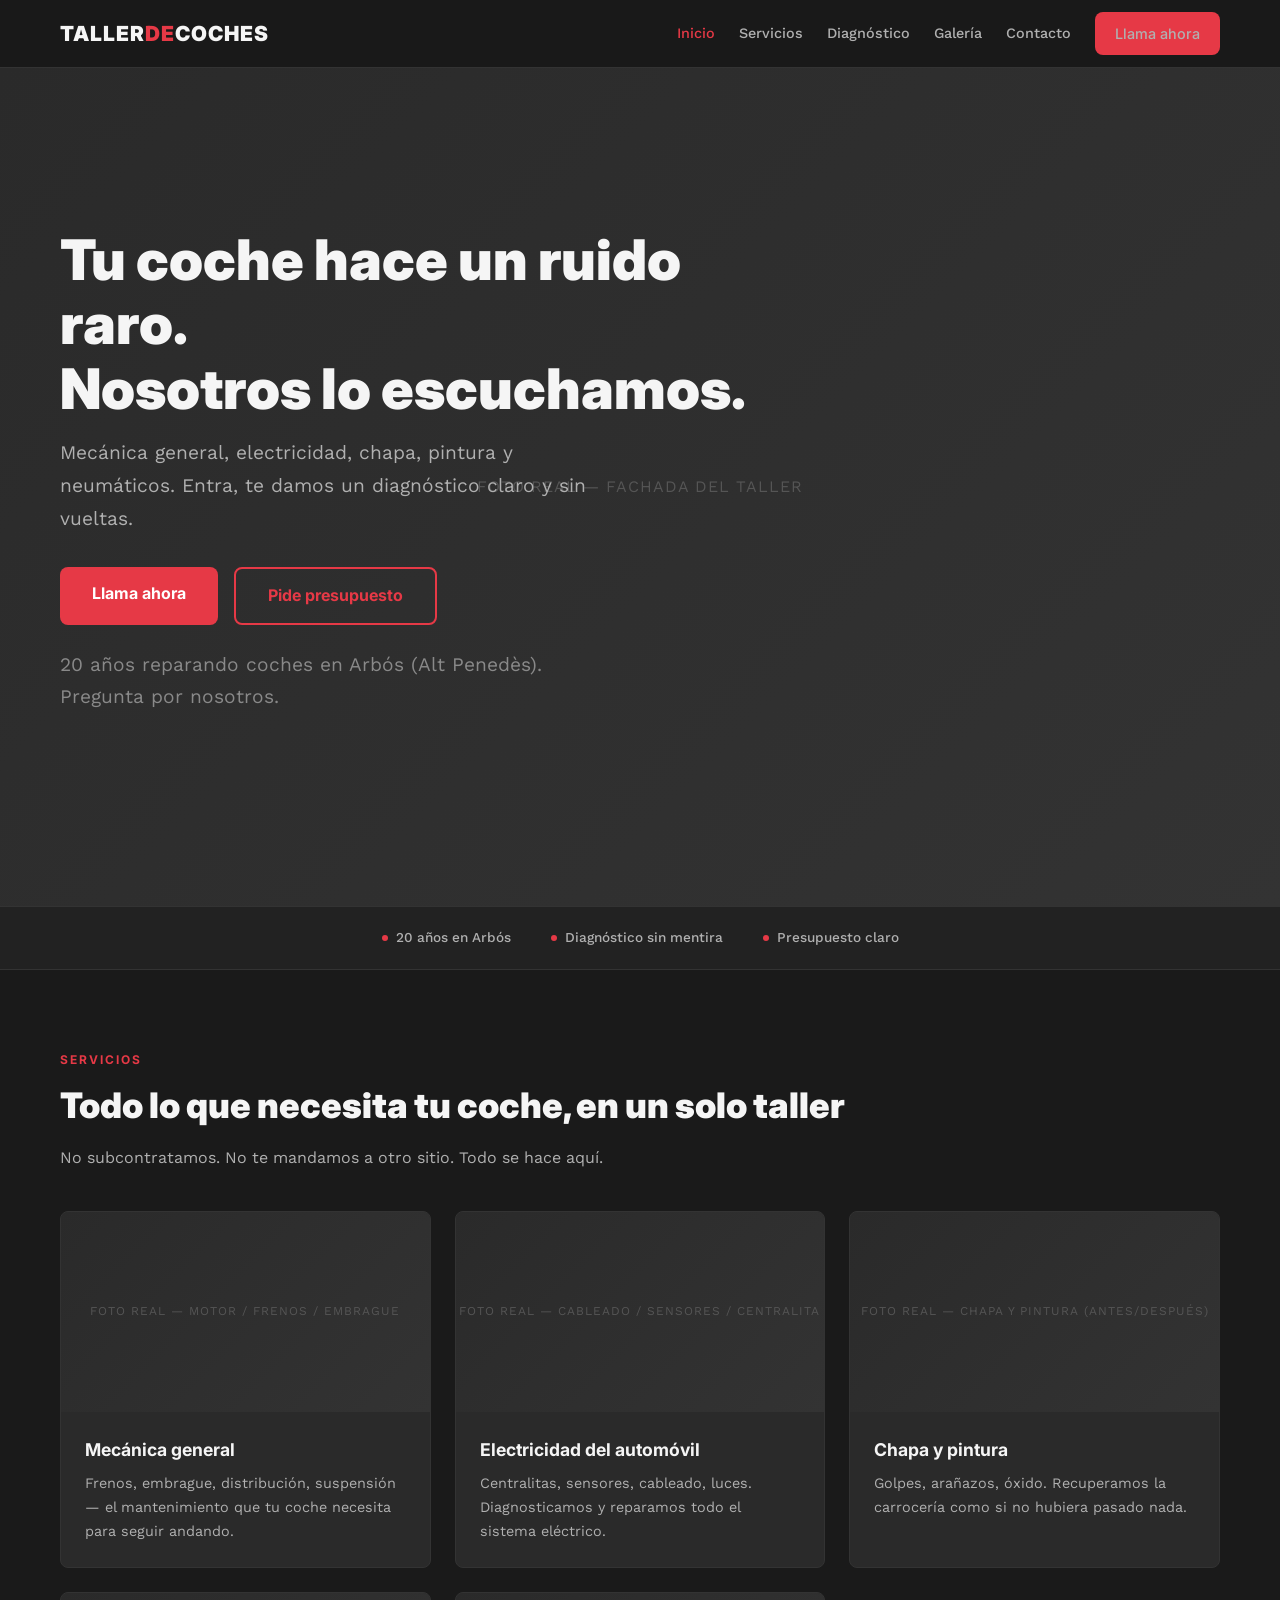
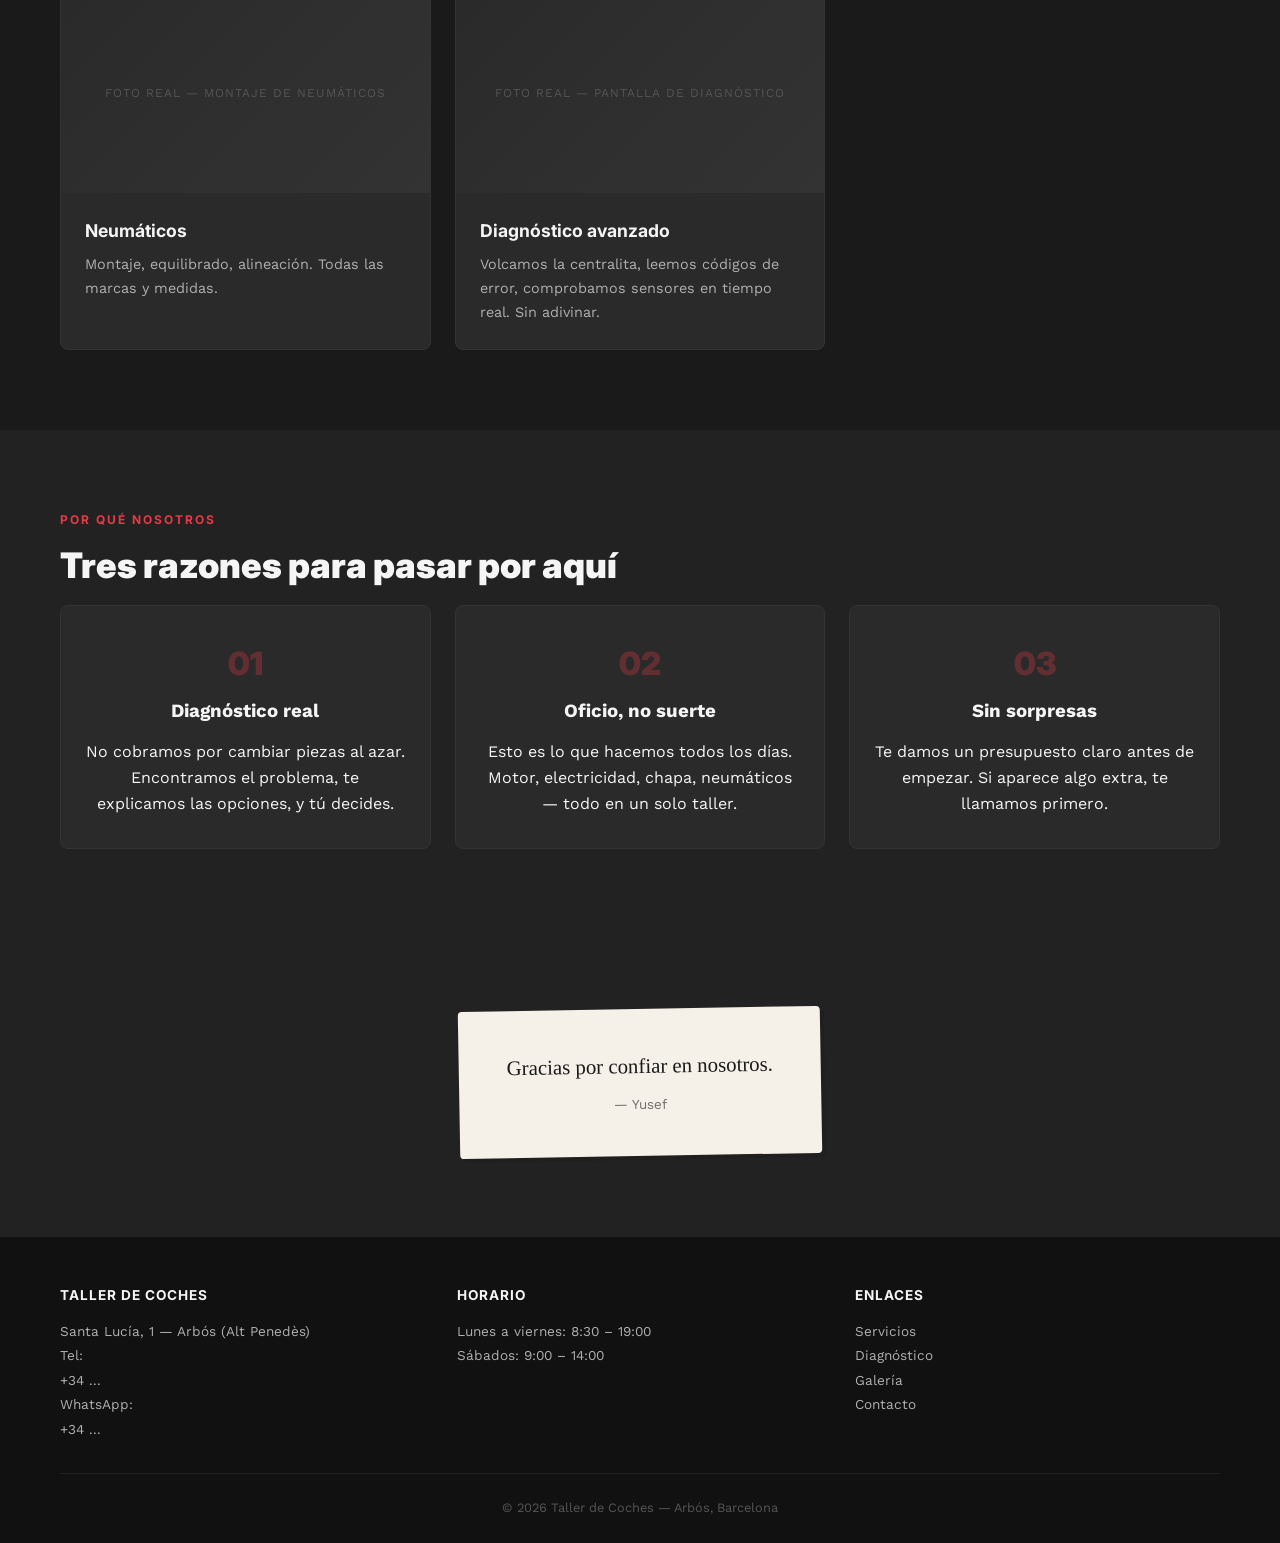
==== index.html @ 82003912 "Build static website — 5 pages, CSS, responsive layout" ====
<!DOCTYPE html>
<html lang="es">
<head>
  <meta charset="UTF-8">
  <meta name="viewport" content="width=device-width, initial-scale=1.0">
  <title>Taller de Coches — Mecánica, electricidad, chapa y neumáticos en Arbós</title>
  <meta name="description" content="Taller de coches en Santa Lucía, Arbós. Mecánica general, electricidad del automóvil, chapa y pintura, neumáticos y diagnóstico avanzado. 20 años de oficio.">
  <link rel="preconnect" href="https://fonts.googleapis.com">
  <link rel="preconnect" href="https://fonts.gstatic.com" crossorigin>
  <link href="https://fonts.googleapis.com/css2?family=Inter:wght@700;900&family=Work+Sans:wght@400;500;600&display=swap" rel="stylesheet">
  <link rel="stylesheet" href="styles.css">
</head>
<body>

<header class="site-header">
  <div class="header-inner">
    <a href="/" class="logo">Taller<span>De</span>Coches</a>
    <button class="hamburger" aria-label="Menú" onclick="document.querySelector('.main-nav').classList.toggle('open')">
      <span></span><span></span><span></span>
    </button>
    <nav class="main-nav">
      <a href="/" class="active">Inicio</a>
      <a href="services.html">Servicios</a>
      <a href="diagnostics.html">Diagnóstico</a>
      <a href="gallery.html">Galería</a>
      <a href="contact.html">Contacto</a>
      <a href="tel:+34..." class="cta-btn">Llama ahora</a>
    </nav>
  </div>
</header>

<section class="hero">
  <div class="hero-bg">
    <div class="photo-placeholder" style="height:100%; font-size:1rem;">
      FOTO REAL — Fachada del taller
    </div>
  </div>
  <div class="hero-content">
    <h1>Tu coche hace un ruido raro.<br>Nosotros lo escuchamos.</h1>
    <p>Mecánica general, electricidad, chapa, pintura y neumáticos. Entra, te damos un diagnóstico claro y sin vueltas.</p>
    <div class="hero-actions">
      <a href="tel:+34..." class="cta-btn">Llama ahora</a>
      <a href="contact.html" class="cta-btn cta-btn--outline">Pide presupuesto</a>
    </div>
    <p class="hero-trust">20 años reparando coches en Arbós (Alt Penedès). Pregunta por nosotros.</p>
  </div>
</section>

<div class="trust-bar">
  <div class="container">
    <span class="trust-item">20 años en Arbós</span>
    <span class="trust-item">Diagnóstico sin mentira</span>
    <span class="trust-item">Presupuesto claro</span>
  </div>
</div>

<section id="services">
  <div class="container">
    <p class="section-label">Servicios</p>
    <h2 class="section-title">Todo lo que necesita tu coche, en un solo taller</h2>
    <p class="section-sub">No subcontratamos. No te mandamos a otro sitio. Todo se hace aquí.</p>
    <div class="card-grid">
      <div class="card">
        <div class="photo-placeholder">FOTO REAL — Motor / frenos / embrague</div>
        <div class="card-body">
          <h3>Mecánica general</h3>
          <p>Frenos, embrague, distribución, suspensión — el mantenimiento que tu coche necesita para seguir andando.</p>
        </div>
      </div>
      <div class="card">
        <div class="photo-placeholder">FOTO REAL — Cableado / sensores / centralita</div>
        <div class="card-body">
          <h3>Electricidad del automóvil</h3>
          <p>Centralitas, sensores, cableado, luces. Diagnosticamos y reparamos todo el sistema eléctrico.</p>
        </div>
      </div>
      <div class="card">
        <div class="photo-placeholder">FOTO REAL — Chapa y pintura (antes/después)</div>
        <div class="card-body">
          <h3>Chapa y pintura</h3>
          <p>Golpes, arañazos, óxido. Recuperamos la carrocería como si no hubiera pasado nada.</p>
        </div>
      </div>
      <div class="card">
        <div class="photo-placeholder">FOTO REAL — Montaje de neumáticos</div>
        <div class="card-body">
          <h3>Neumáticos</h3>
          <p>Montaje, equilibrado, alineación. Todas las marcas y medidas.</p>
        </div>
      </div>
      <div class="card">
        <div class="photo-placeholder">FOTO REAL — Pantalla de diagnóstico</div>
        <div class="card-body">
          <h3>Diagnóstico avanzado</h3>
          <p>Volcamos la centralita, leemos códigos de error, comprobamos sensores en tiempo real. Sin adivinar.</p>
        </div>
      </div>
    </div>
  </div>
</section>

<section id="why-us" style="background:var(--bg-secondary);">
  <div class="container">
    <p class="section-label">Por qué nosotros</p>
    <h2 class="section-title">Tres razones para pasar por aquí</h2>
    <div class="card-grid">
      <div class="card why-card">
        <div class="card-num">01</div>
        <h3>Diagnóstico real</h3>
        <p>No cobramos por cambiar piezas al azar. Encontramos el problema, te explicamos las opciones, y tú decides.</p>
      </div>
      <div class="card why-card">
        <div class="card-num">02</div>
        <h3>Oficio, no suerte</h3>
        <p>Esto es lo que hacemos todos los días. Motor, electricidad, chapa, neumáticos — todo en un solo taller.</p>
      </div>
      <div class="card why-card">
        <div class="card-num">03</div>
        <h3>Sin sorpresas</h3>
        <p>Te damos un presupuesto claro antes de empezar. Si aparece algo extra, te llamamos primero.</p>
      </div>
    </div>
  </div>
</section>

<section class="note-section">
  <div class="container">
    <div class="note-card">
      Gracias por confiar en nosotros.
      <small>— Yusef</small>
    </div>
  </div>
</section>

<footer class="site-footer">
  <div class="container">
    <div class="footer-grid">
      <div class="footer-col">
        <h4>Taller de Coches</h4>
        <p>Santa Lucía, 1 — Arbós (Alt Penedès)</p>
        <p>Tel: <a href="tel:+34...">+34 ...</a></p>
        <p>WhatsApp: <a href="https://wa.me/34...">+34 ...</a></p>
      </div>
      <div class="footer-col">
        <h4>Horario</h4>
        <p>Lunes a viernes: 8:30 – 19:00</p>
        <p>Sábados: 9:00 – 14:00</p>
      </div>
      <div class="footer-col">
        <h4>Enlaces</h4>
        <a href="services.html">Servicios</a>
        <a href="diagnostics.html">Diagnóstico</a>
        <a href="gallery.html">Galería</a>
        <a href="contact.html">Contacto</a>
      </div>
    </div>
    <div class="footer-bottom">
      &copy; 2026 Taller de Coches — Arbós, Barcelona
    </div>
  </div>
</footer>

</body>
</html>
---- styles.css ----
*, *::before, *::after {
  box-sizing: border-box;
  margin: 0;
  padding: 0;
}

:root {
  --bg-primary: #1A1A1A;
  --bg-secondary: #222;
  --bg-card: #2A2A2A;
  --text-primary: #F5F5F5;
  --text-secondary: #B0B0B0;
  --accent-red: #E63946;
  --accent-blue: #457B9D;
  --accent-warm: #D4A373;
  --font-heading: 'Inter', sans-serif;
  --font-body: 'Work Sans', sans-serif;
  --max-width: 1200px;
  --radius: 8px;
}

html {
  scroll-behavior: smooth;
}

body {
  font-family: var(--font-body);
  background-color: var(--bg-primary);
  color: var(--text-primary);
  line-height: 1.6;
  -webkit-font-smoothing: antialiased;
}

a { color: var(--accent-red); text-decoration: none; }
a:hover { color: var(--accent-warm); }

img { max-width: 100%; height: auto; display: block; }

.container {
  width: 100%;
  max-width: var(--max-width);
  margin: 0 auto;
  padding: 0 20px;
}

/* --- HEADER --- */
.site-header {
  position: sticky;
  top: 0;
  z-index: 100;
  background: rgba(26, 26, 26, 0.97);
  border-bottom: 1px solid #333;
  backdrop-filter: blur(8px);
}

.header-inner {
  display: flex;
  align-items: center;
  justify-content: space-between;
  max-width: var(--max-width);
  margin: 0 auto;
  padding: 12px 20px;
}

.logo {
  font-family: var(--font-heading);
  font-weight: 900;
  font-size: 1.3rem;
  color: var(--text-primary);
  text-transform: uppercase;
  letter-spacing: 1px;
}
.logo:hover { color: var(--text-primary); }
.logo span { color: var(--accent-red); }

.main-nav {
  display: flex;
  gap: 24px;
  align-items: center;
}
.main-nav a {
  color: var(--text-secondary);
  font-size: 0.9rem;
  font-weight: 500;
  transition: color 0.2s;
}
.main-nav a:hover { color: var(--text-primary); }
.main-nav a.active { color: var(--accent-red); }

.cta-btn {
  display: inline-block;
  background: var(--accent-red);
  color: #fff;
  font-family: var(--font-heading);
  font-weight: 700;
  font-size: 0.85rem;
  padding: 10px 20px;
  border-radius: var(--radius);
  transition: background 0.2s;
  border: none;
  cursor: pointer;
}
.cta-btn:hover { background: #c62d3a; color: #fff; }
.cta-btn--outline {
  background: transparent;
  border: 2px solid var(--accent-red);
  color: var(--accent-red);
}
.cta-btn--outline:hover { background: var(--accent-red); color: #fff; }

.hamburger {
  display: none;
  background: none;
  border: none;
  cursor: pointer;
  padding: 4px;
}
.hamburger span {
  display: block;
  width: 24px;
  height: 2px;
  background: var(--text-primary);
  margin: 5px 0;
  transition: 0.3s;
}

/* --- HERO --- */
.hero {
  position: relative;
  min-height: 85vh;
  display: flex;
  align-items: center;
  overflow: hidden;
}

.hero-bg {
  position: absolute;
  inset: 0;
  background: #111;
}
.hero-bg img {
  width: 100%;
  height: 100%;
  object-fit: cover;
  opacity: 0.4;
}

.hero-content {
  position: relative;
  z-index: 2;
  max-width: var(--max-width);
  margin: 0 auto;
  padding: 80px 20px;
  width: 100%;
}

.hero h1 {
  font-family: var(--font-heading);
  font-weight: 900;
  font-size: clamp(2rem, 5vw, 3.5rem);
  line-height: 1.15;
  margin-bottom: 16px;
  max-width: 700px;
}

.hero p {
  font-size: clamp(1rem, 2vw, 1.2rem);
  color: var(--text-secondary);
  max-width: 550px;
  margin-bottom: 32px;
  line-height: 1.7;
}

.hero-actions {
  display: flex;
  gap: 16px;
  flex-wrap: wrap;
}

.hero-actions .cta-btn {
  font-size: 1rem;
  padding: 14px 32px;
}

.hero-trust {
  margin-top: 24px;
  font-size: 0.85rem;
  color: var(--text-secondary);
  opacity: 0.7;
}

/* --- TRUST BAR --- */
.trust-bar {
  background: var(--bg-secondary);
  padding: 20px 0;
  border-top: 1px solid #333;
  border-bottom: 1px solid #333;
}
.trust-bar .container {
  display: flex;
  justify-content: center;
  gap: 40px;
  flex-wrap: wrap;
}
.trust-item {
  display: flex;
  align-items: center;
  gap: 8px;
  color: var(--text-secondary);
  font-size: 0.85rem;
  font-weight: 500;
}
.trust-item::before {
  content: '';
  width: 6px;
  height: 6px;
  background: var(--accent-red);
  border-radius: 50%;
  flex-shrink: 0;
}

/* --- SECTIONS --- */
section { padding: 80px 0; }

.section-label {
  font-family: var(--font-heading);
  font-weight: 700;
  font-size: 0.75rem;
  text-transform: uppercase;
  letter-spacing: 2px;
  color: var(--accent-red);
  margin-bottom: 8px;
}

.section-title {
  font-family: var(--font-heading);
  font-weight: 900;
  font-size: clamp(1.5rem, 3vw, 2.2rem);
  margin-bottom: 12px;
}

.section-sub {
  color: var(--text-secondary);
  max-width: 600px;
  margin-bottom: 40px;
  font-size: 1rem;
}

/* --- CARDS (Services / Why Us) --- */
.card-grid {
  display: grid;
  grid-template-columns: repeat(auto-fit, minmax(280px, 1fr));
  gap: 24px;
}

.card {
  background: var(--bg-card);
  border-radius: var(--radius);
  overflow: hidden;
  border: 1px solid #333;
  transition: border-color 0.2s;
}
.card:hover { border-color: var(--accent-warm); }

.card-img {
  width: 100%;
  height: 200px;
  object-fit: cover;
  background: #2a2a2a;
}

.photo-placeholder {
  width: 100%;
  height: 200px;
  background: linear-gradient(135deg, #2a2a2a 0%, #333 100%);
  display: flex;
  align-items: center;
  justify-content: center;
  color: #555;
  font-size: 0.75rem;
  text-transform: uppercase;
  letter-spacing: 1px;
}

.card-body { padding: 24px; }

.card-body h3 {
  font-family: var(--font-heading);
  font-weight: 700;
  font-size: 1.1rem;
  margin-bottom: 8px;
}

.card-body p {
  color: var(--text-secondary);
  font-size: 0.9rem;
  line-height: 1.65;
}

/* --- WHY US SPECIFIC --- */
.why-card { padding: 32px 24px; text-align: center; }
.why-card h3 { margin-bottom: 12px; }
.why-card .card-num {
  font-family: var(--font-heading);
  font-weight: 900;
  font-size: 2rem;
  color: var(--accent-red);
  opacity: 0.3;
  margin-bottom: 8px;
}

/* --- DIAGNOSTICS --- */
.diag-grid {
  display: grid;
  grid-template-columns: 1fr 1fr;
  gap: 48px;
  align-items: center;
}
.diag-list { list-style: none; }
.diag-list li {
  padding: 10px 0;
  padding-left: 24px;
  position: relative;
  color: var(--text-secondary);
  border-bottom: 1px solid #2a2a2a;
}
.diag-list li::before {
  content: '';
  position: absolute;
  left: 0;
  top: 18px;
  width: 8px;
  height: 8px;
  background: var(--accent-blue);
  border-radius: 50%;
}

.diag-quote {
  font-style: italic;
  color: var(--accent-warm);
  border-left: 3px solid var(--accent-warm);
  padding-left: 20px;
  margin-top: 24px;
  font-size: 0.95rem;
}

/* --- GALLERY --- */
.gallery-grid {
  display: grid;
  grid-template-columns: repeat(auto-fit, minmax(280px, 1fr));
  gap: 16px;
}

.gallery-item {
  position: relative;
  border-radius: var(--radius);
  overflow: hidden;
  aspect-ratio: 4 / 3;
  background: var(--bg-card);
  border: 1px solid #333;
}

.gallery-item .photo-placeholder {
  height: 100%;
}

.gallery-label {
  position: absolute;
  bottom: 0;
  left: 0;
  right: 0;
  padding: 12px;
  background: linear-gradient(transparent, rgba(0,0,0,0.85));
  font-size: 0.8rem;
  color: var(--text-primary);
}

/* --- HANDWRITTEN NOTE --- */
.note-section {
  background: var(--bg-secondary);
  text-align: center;
}

.note-card {
  display: inline-block;
  background: #f5f0e8;
  color: #1a1a1a;
  padding: 40px 48px;
  border-radius: 4px;
  font-family: 'Segoe Script', 'Brush Script MT', cursive;
  font-size: 1.3rem;
  line-height: 1.6;
  transform: rotate(-1deg);
  box-shadow: 4px 4px 0 rgba(0,0,0,0.1);
  max-width: 450px;
}
.note-card small {
  display: block;
  margin-top: 12px;
  font-size: 0.85rem;
  opacity: 0.6;
  font-family: var(--font-body);
  font-style: normal;
}

/* --- CONTACT --- */
.contact-grid {
  display: grid;
  grid-template-columns: 1fr 1fr;
  gap: 48px;
}

.contact-info h3 {
  font-family: var(--font-heading);
  font-weight: 700;
  font-size: 1.1rem;
  margin-bottom: 8px;
  margin-top: 24px;
}
.contact-info h3:first-child { margin-top: 0; }
.contact-info p { color: var(--text-secondary); font-size: 0.95rem; }

.contact-info .phone-big {
  font-family: var(--font-heading);
  font-weight: 900;
  font-size: 1.8rem;
  color: var(--text-primary);
}

.contact-form { display: flex; flex-direction: column; gap: 16px; }
.contact-form input,
.contact-form textarea {
  width: 100%;
  padding: 14px 16px;
  background: var(--bg-card);
  border: 1px solid #333;
  border-radius: var(--radius);
  color: var(--text-primary);
  font-family: var(--font-body);
  font-size: 0.9rem;
  transition: border-color 0.2s;
}
.contact-form input:focus,
.contact-form textarea:focus {
  outline: none;
  border-color: var(--accent-blue);
}
.contact-form textarea { min-height: 120px; resize: vertical; }
.contact-form .cta-btn { align-self: flex-start; }

/* --- MAP --- */
.map-section { padding: 0; }
.map-placeholder {
  width: 100%;
  height: 350px;
  background: var(--bg-card);
  display: flex;
  flex-direction: column;
  align-items: center;
  justify-content: center;
  color: #555;
  font-size: 0.85rem;
  border-top: 1px solid #333;
  border-bottom: 1px solid #333;
}
.map-placeholder strong { color: var(--text-secondary); margin-top: 8px; }

/* --- FOOTER --- */
.site-footer {
  background: #111;
  padding: 48px 0 24px;
  border-top: 1px solid #222;
}

.footer-grid {
  display: grid;
  grid-template-columns: repeat(auto-fit, minmax(200px, 1fr));
  gap: 32px;
  margin-bottom: 32px;
}

.footer-col h4 {
  font-family: var(--font-heading);
  font-weight: 700;
  font-size: 0.85rem;
  text-transform: uppercase;
  letter-spacing: 1px;
  margin-bottom: 12px;
  color: var(--text-primary);
}

.footer-col p,
.footer-col a {
  font-size: 0.85rem;
  color: var(--text-secondary);
  line-height: 1.8;
  display: block;
}

.footer-bottom {
  padding-top: 24px;
  border-top: 1px solid #222;
  font-size: 0.8rem;
  color: #555;
  text-align: center;
}

/* --- PAGE HEADER (inner pages) --- */
.page-header {
  padding: 80px 0 48px;
  background: var(--bg-secondary);
  border-bottom: 1px solid #333;
}
.page-header h1 {
  font-family: var(--font-heading);
  font-weight: 900;
  font-size: clamp(1.8rem, 4vw, 2.5rem);
}
.page-header p {
  color: var(--text-secondary);
  margin-top: 8px;
  max-width: 550px;
}

/* --- RESPONSIVE --- */
@media (max-width: 768px) {
  .main-nav {
    display: none;
    position: absolute;
    top: 100%;
    left: 0;
    right: 0;
    background: rgba(26, 26, 26, 0.99);
    flex-direction: column;
    padding: 20px;
    gap: 16px;
    border-bottom: 1px solid #333;
  }
  .main-nav.open { display: flex; }

  .hamburger { display: block; }

  .hero { min-height: 60vh; }
  .hero-actions .cta-btn { width: 100%; text-align: center; }

  .diag-grid { grid-template-columns: 1fr; gap: 24px; }
  .contact-grid { grid-template-columns: 1fr; gap: 32px; }

  .note-card {
    padding: 28px 24px;
    font-size: 1.1rem;
  }

  .trust-bar .container { gap: 16px; justify-content: flex-start; }
  .trust-item { font-size: 0.8rem; }

  section { padding: 48px 0; }
  .page-header { padding: 60px 0 32px; }

  .contact-info .phone-big { font-size: 1.4rem; }
}

@media (max-width: 480px) {
  .header-inner { padding: 10px 16px; }
  .logo { font-size: 1.1rem; }
  .hero h1 { font-size: 1.6rem; }
  .card-grid { grid-template-columns: 1fr; }
  .gallery-grid { grid-template-columns: 1fr; }
}
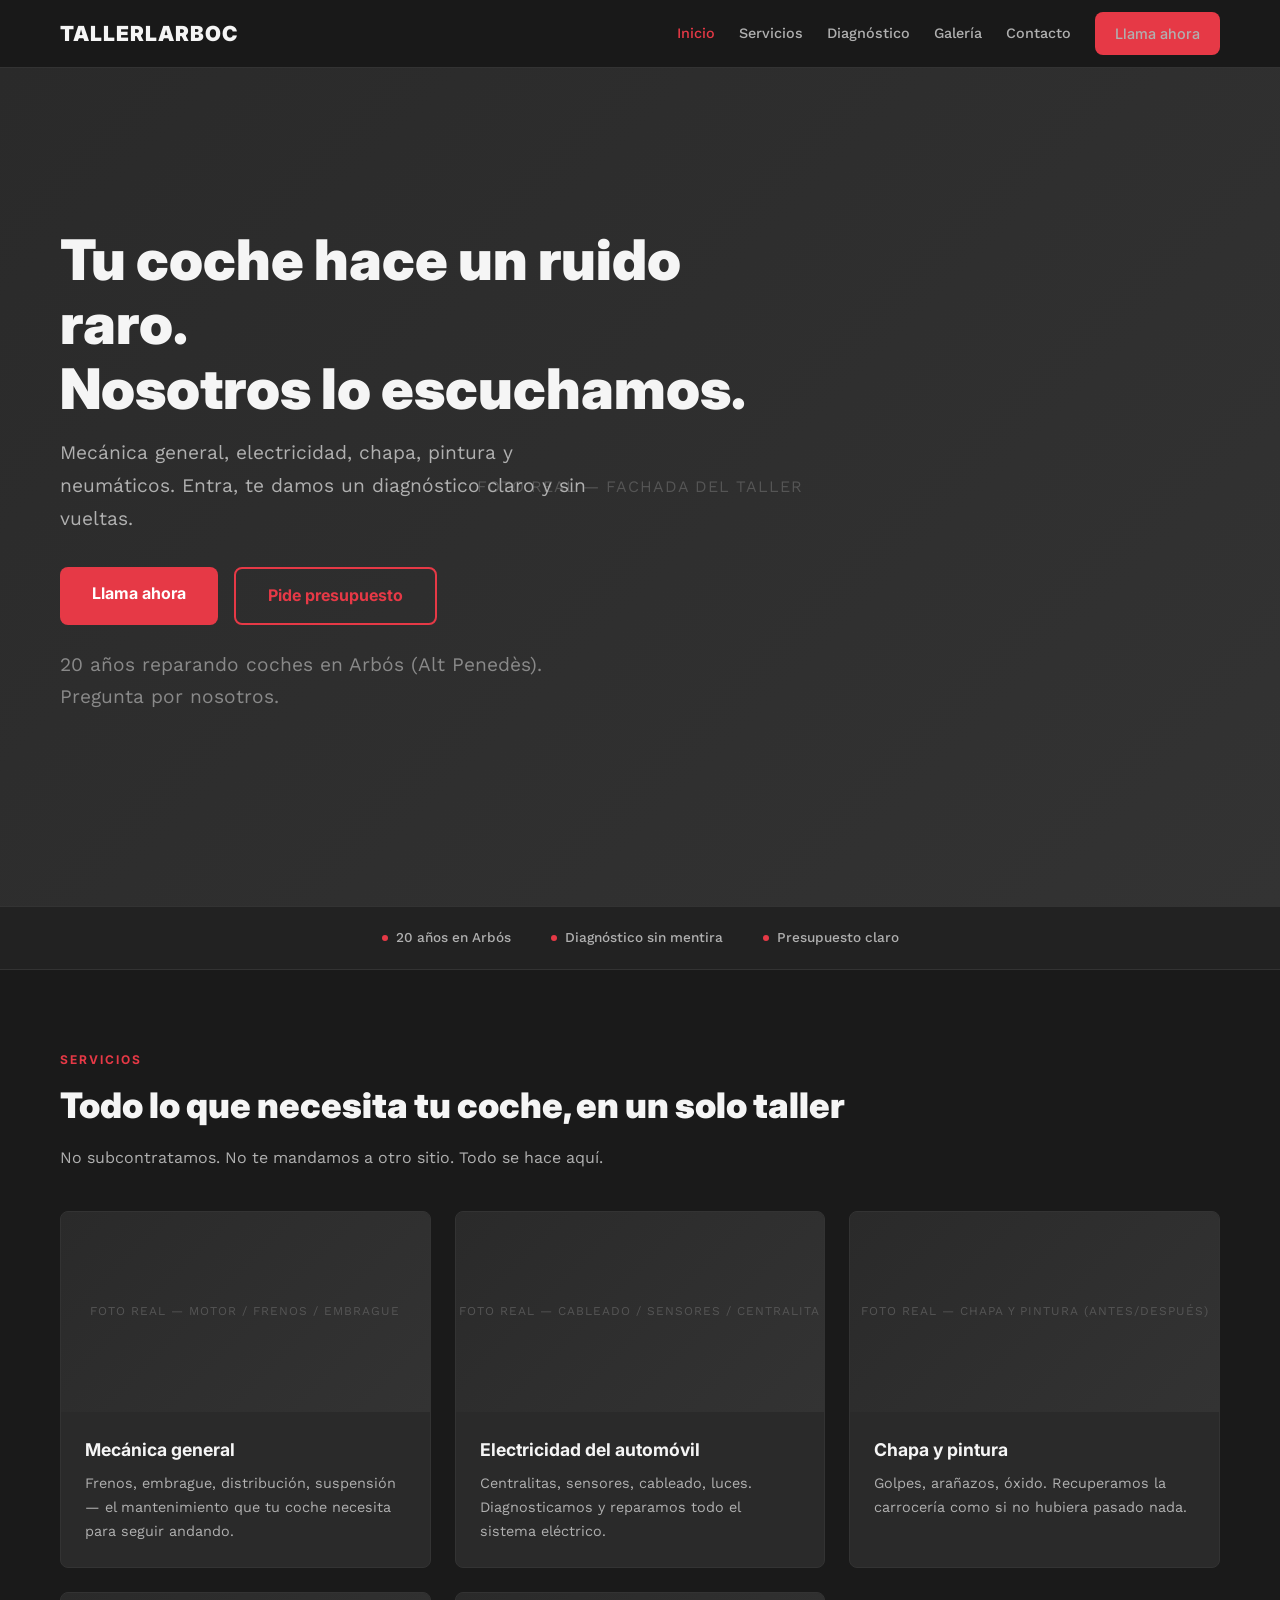
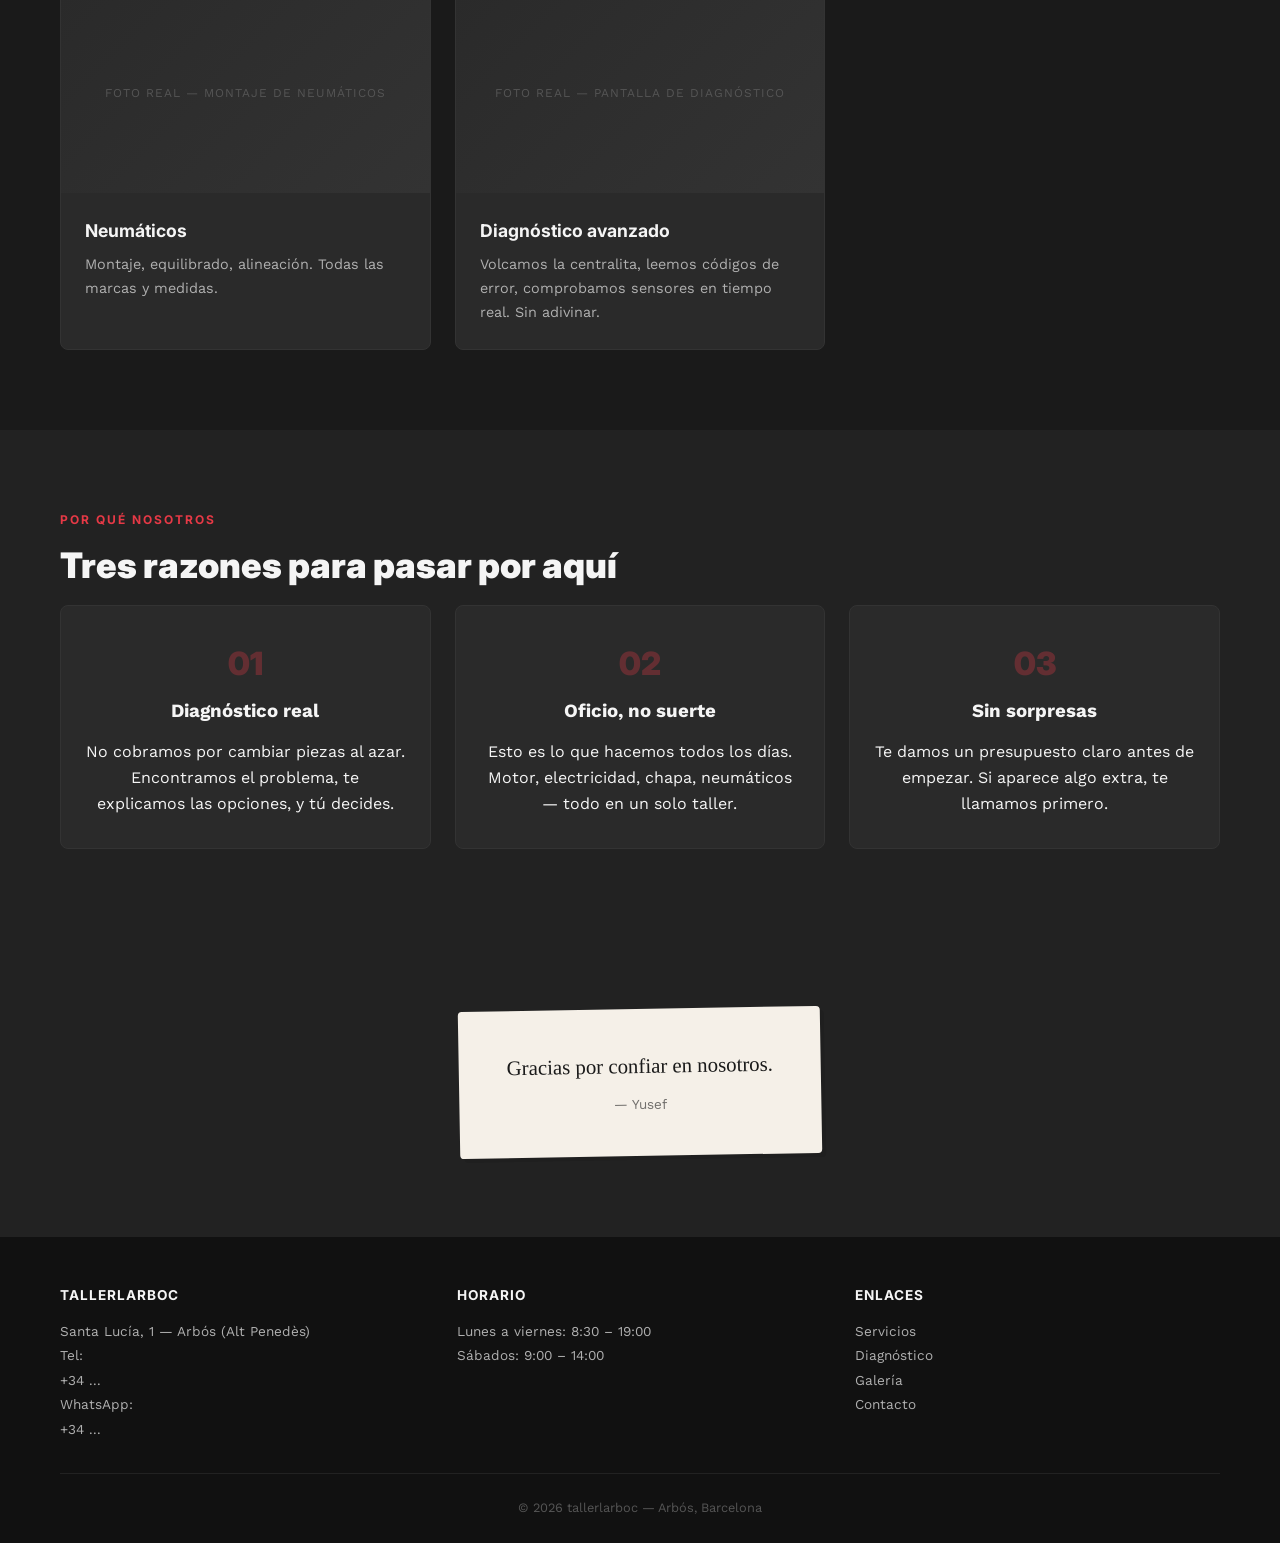
==== commit 8d0cfe75: "Rename brand to tallerlarboc across all pages" ====
--- a/index.html
+++ b/index.html
@@ -3,8 +3,8 @@
 <head>
   <meta charset="UTF-8">
   <meta name="viewport" content="width=device-width, initial-scale=1.0">
-  <title>Taller de Coches — Mecánica, electricidad, chapa y neumáticos en Arbós</title>
-  <meta name="description" content="Taller de coches en Santa Lucía, Arbós. Mecánica general, electricidad del automóvil, chapa y pintura, neumáticos y diagnóstico avanzado. 20 años de oficio.">
+  <title>tallerlarboc — Mecánica, electricidad, chapa y neumáticos en Arbós</title>
+  <meta name="description" content="tallerlarboc — taller mecánico en Santa Lucía, Arbós. Mecánica general, electricidad del automóvil, chapa y pintura, neumáticos y diagnóstico avanzado. 20 años de oficio.">
   <link rel="preconnect" href="https://fonts.googleapis.com">
   <link rel="preconnect" href="https://fonts.gstatic.com" crossorigin>
   <link href="https://fonts.googleapis.com/css2?family=Inter:wght@700;900&family=Work+Sans:wght@400;500;600&display=swap" rel="stylesheet">
@@ -14,7 +14,7 @@
 
 <header class="site-header">
   <div class="header-inner">
-    <a href="/" class="logo">Taller<span>De</span>Coches</a>
+    <a href="/" class="logo">tallerlarboc</a>
     <button class="hamburger" aria-label="Menú" onclick="document.querySelector('.main-nav').classList.toggle('open')">
       <span></span><span></span><span></span>
     </button>
@@ -136,7 +136,7 @@
   <div class="container">
     <div class="footer-grid">
       <div class="footer-col">
-        <h4>Taller de Coches</h4>
+        <h4>tallerlarboc</h4>
         <p>Santa Lucía, 1 — Arbós (Alt Penedès)</p>
         <p>Tel: <a href="tel:+34...">+34 ...</a></p>
         <p>WhatsApp: <a href="https://wa.me/34...">+34 ...</a></p>
@@ -155,7 +155,7 @@
       </div>
     </div>
     <div class="footer-bottom">
-      &copy; 2026 Taller de Coches — Arbós, Barcelona
+      &copy; 2026 tallerlarboc — Arbós, Barcelona
     </div>
   </div>
 </footer>
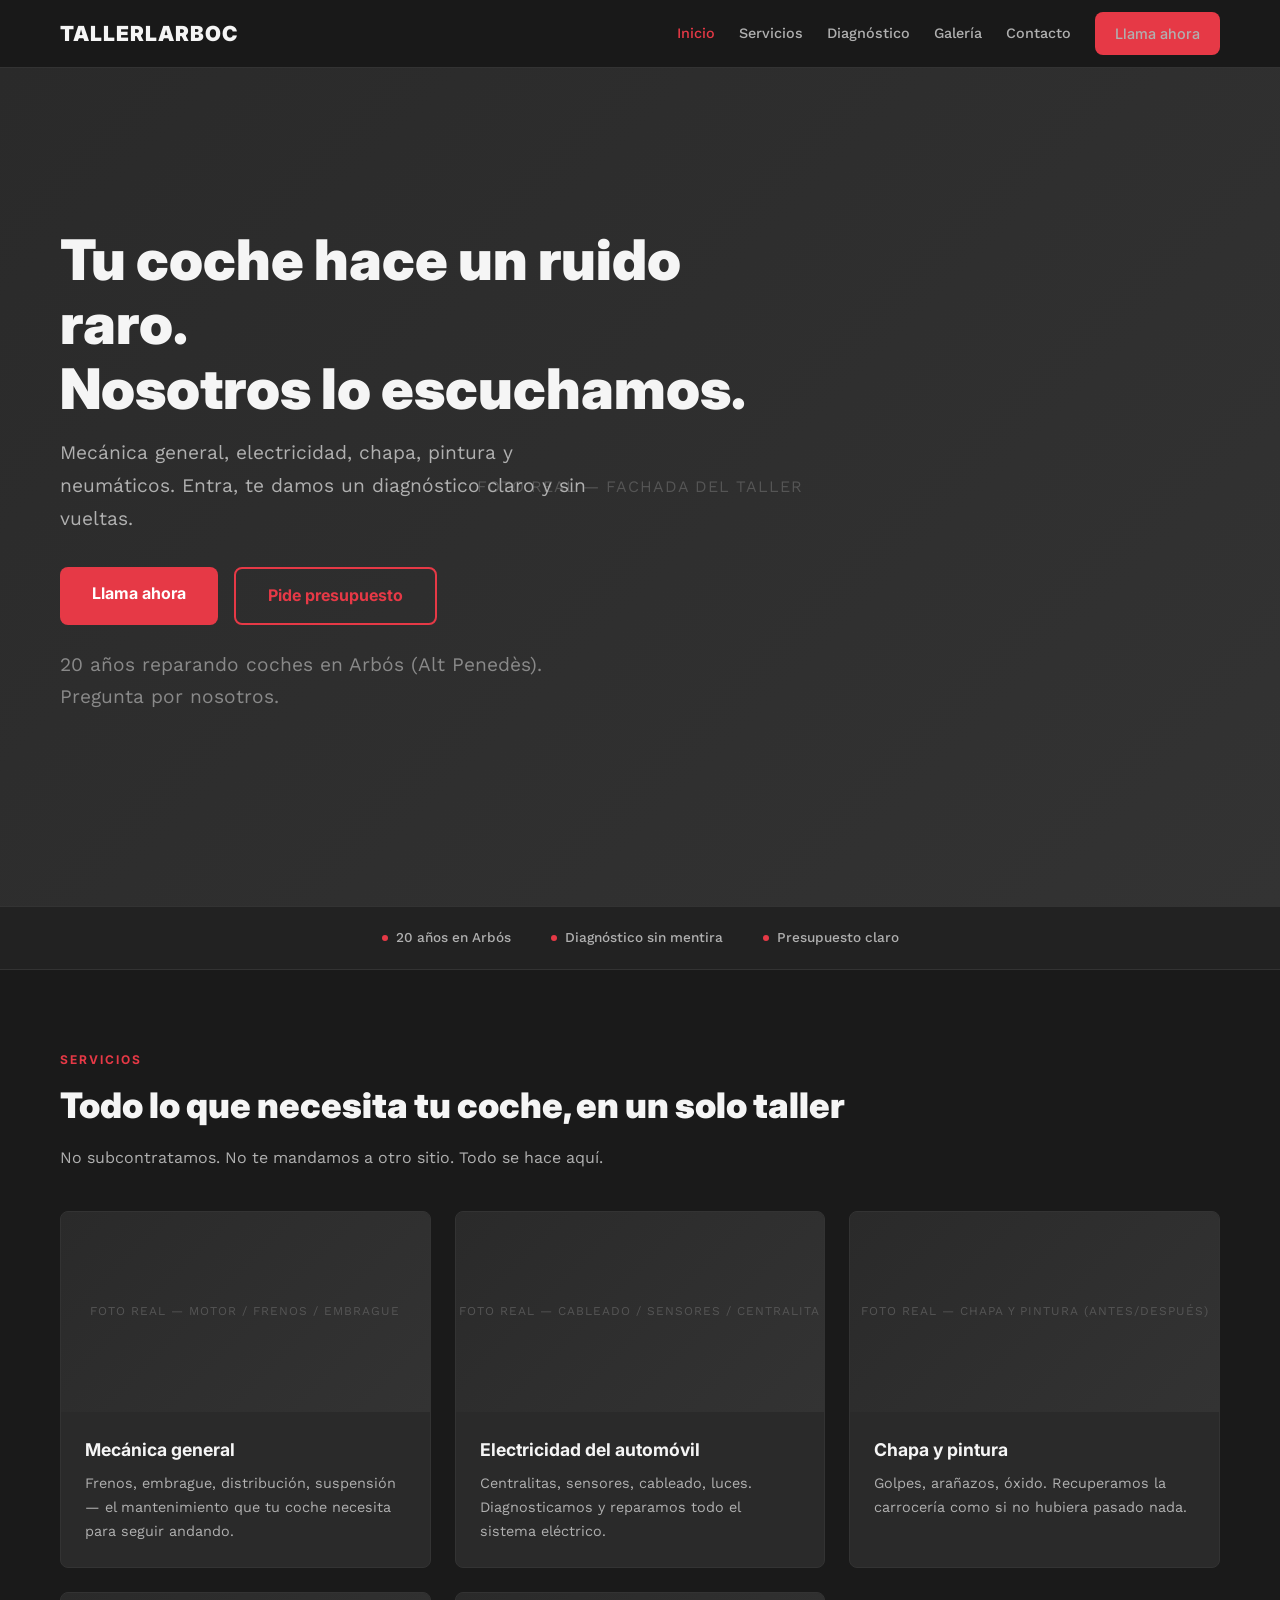
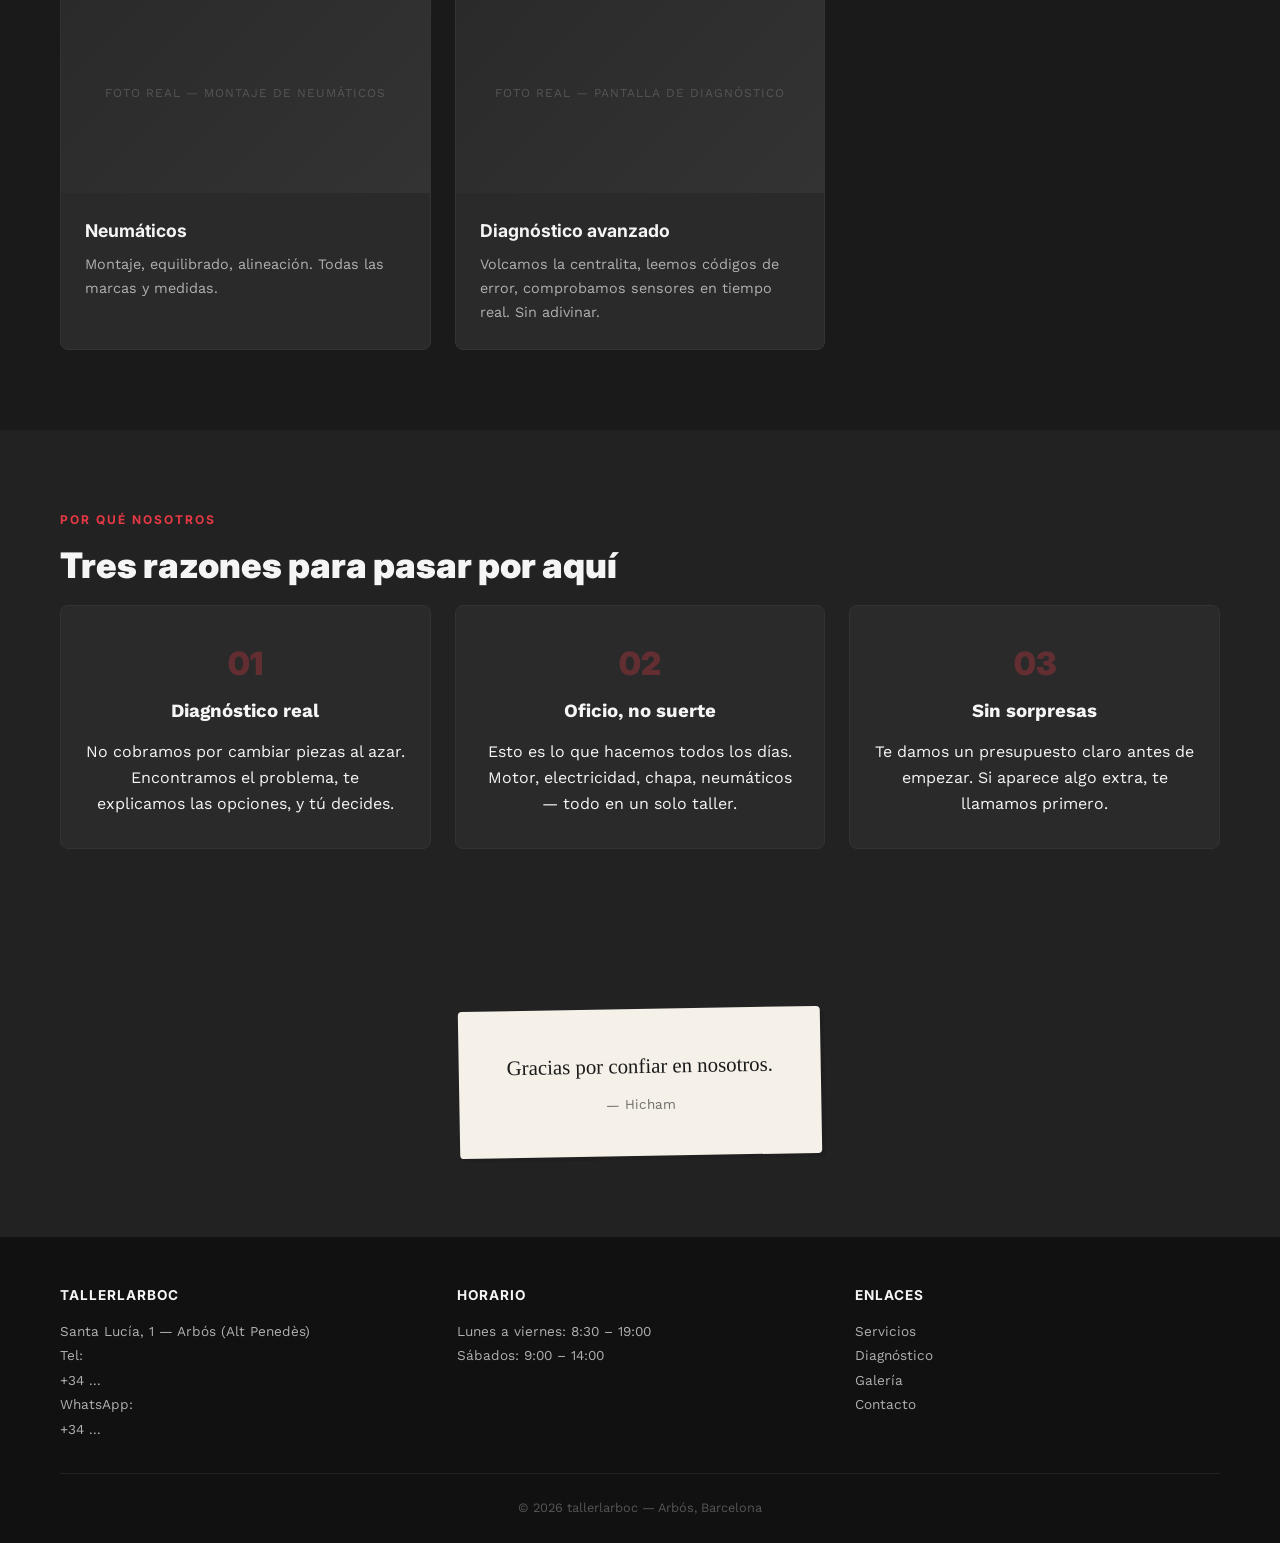
==== commit 51b6d511: "Change name Yusef to Hicham" ====
--- a/index.html
+++ b/index.html
@@ -127,7 +127,7 @@
   <div class="container">
     <div class="note-card">
       Gracias por confiar en nosotros.
-      <small>— Yusef</small>
+      <small>— Hicham</small>
     </div>
   </div>
 </section>
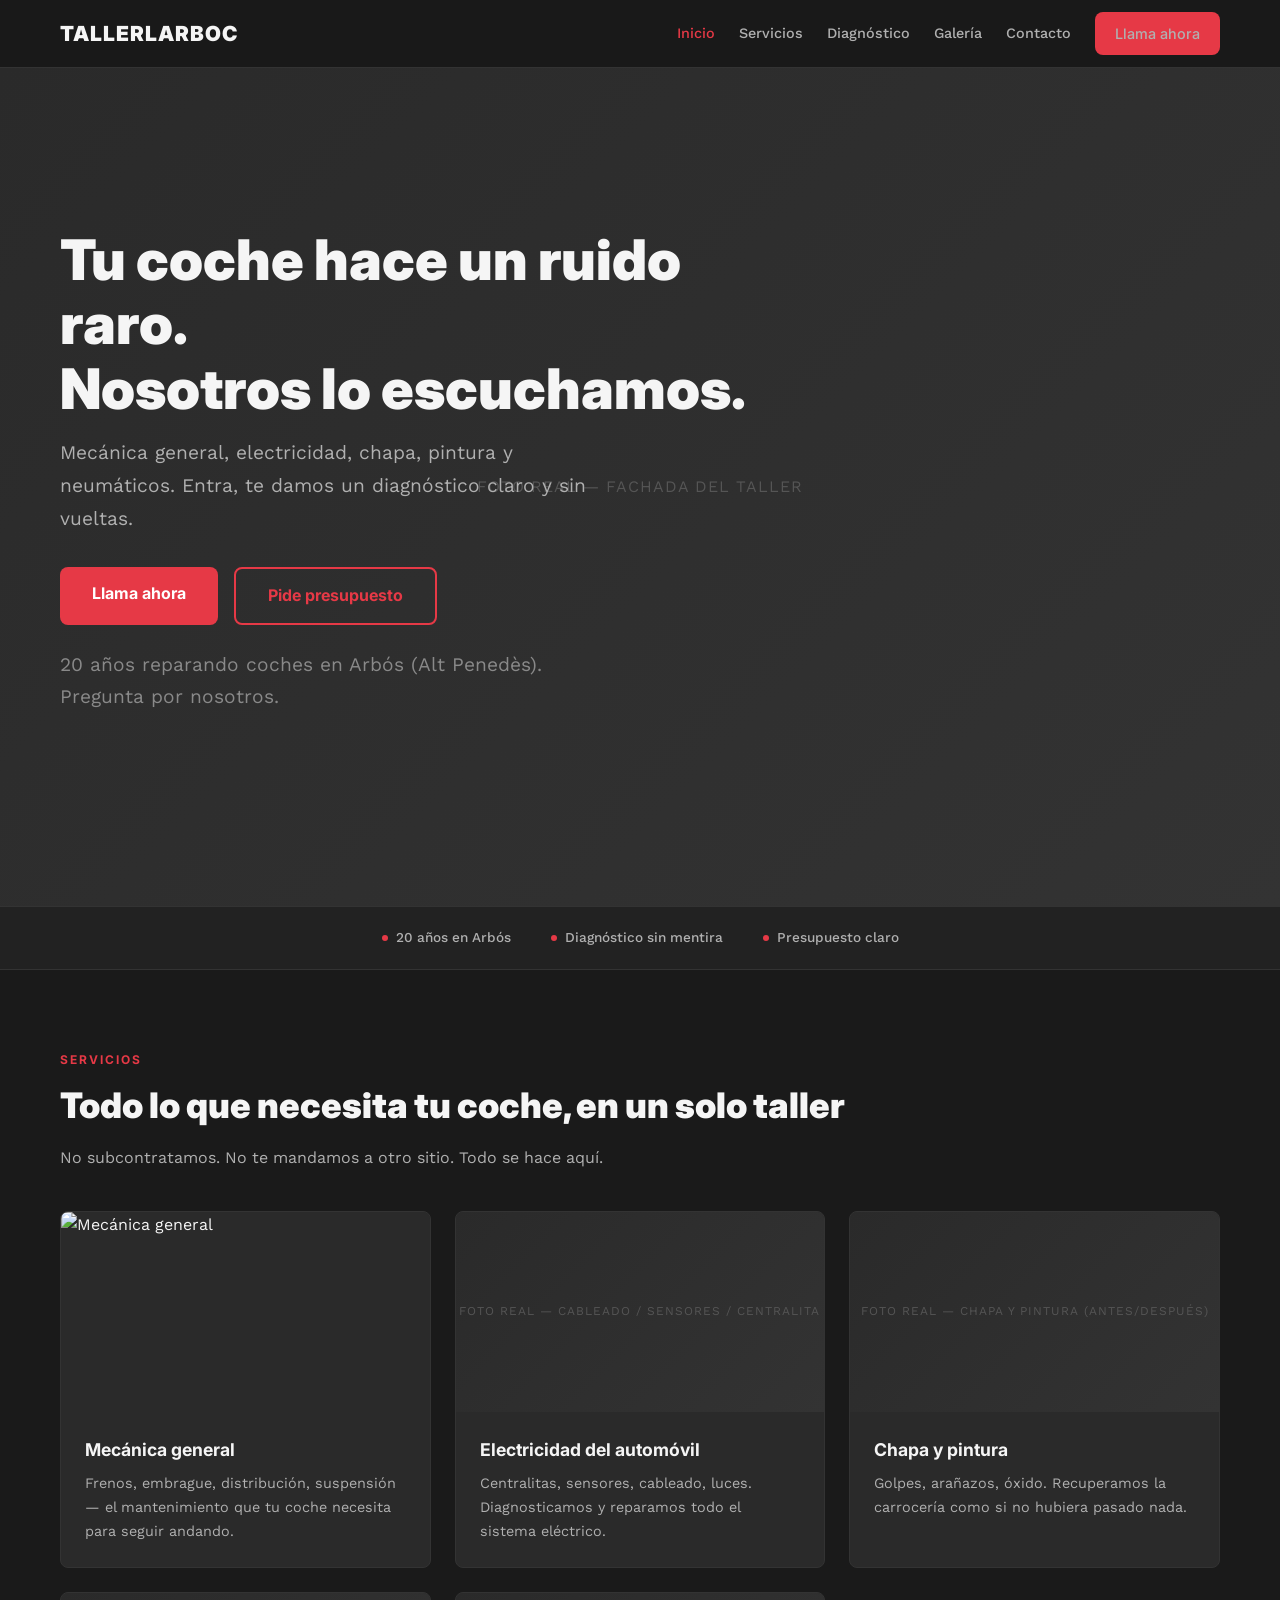
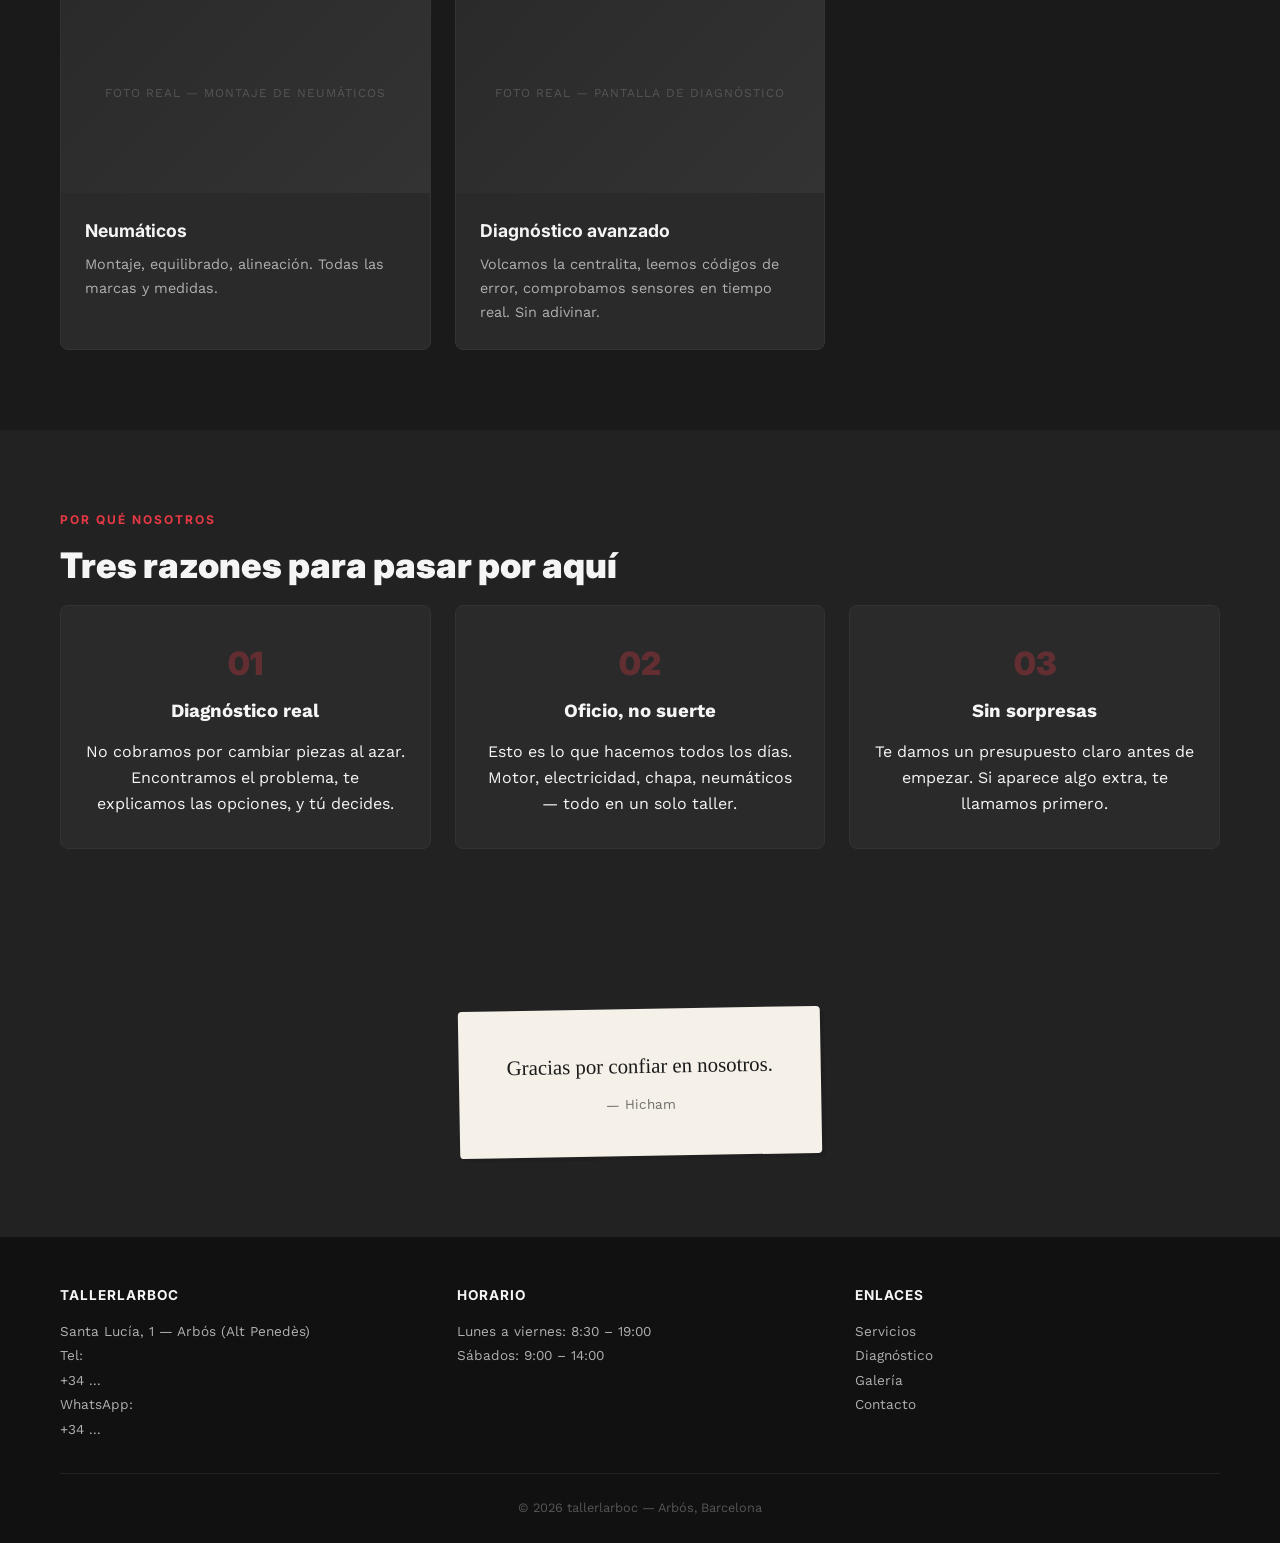
==== commit d45fb5d7: "Add real photo to Mecánica general cards" ====
--- a/index.html
+++ b/index.html
@@ -61,7 +61,7 @@
     <p class="section-sub">No subcontratamos. No te mandamos a otro sitio. Todo se hace aquí.</p>
     <div class="card-grid">
       <div class="card">
-        <div class="photo-placeholder">FOTO REAL — Motor / frenos / embrague</div>
+        <img class="card-img" src="https://i.imgur.com/LG4zaLU.jpg" alt="Mecánica general" loading="lazy">
         <div class="card-body">
           <h3>Mecánica general</h3>
           <p>Frenos, embrague, distribución, suspensión — el mantenimiento que tu coche necesita para seguir andando.</p>
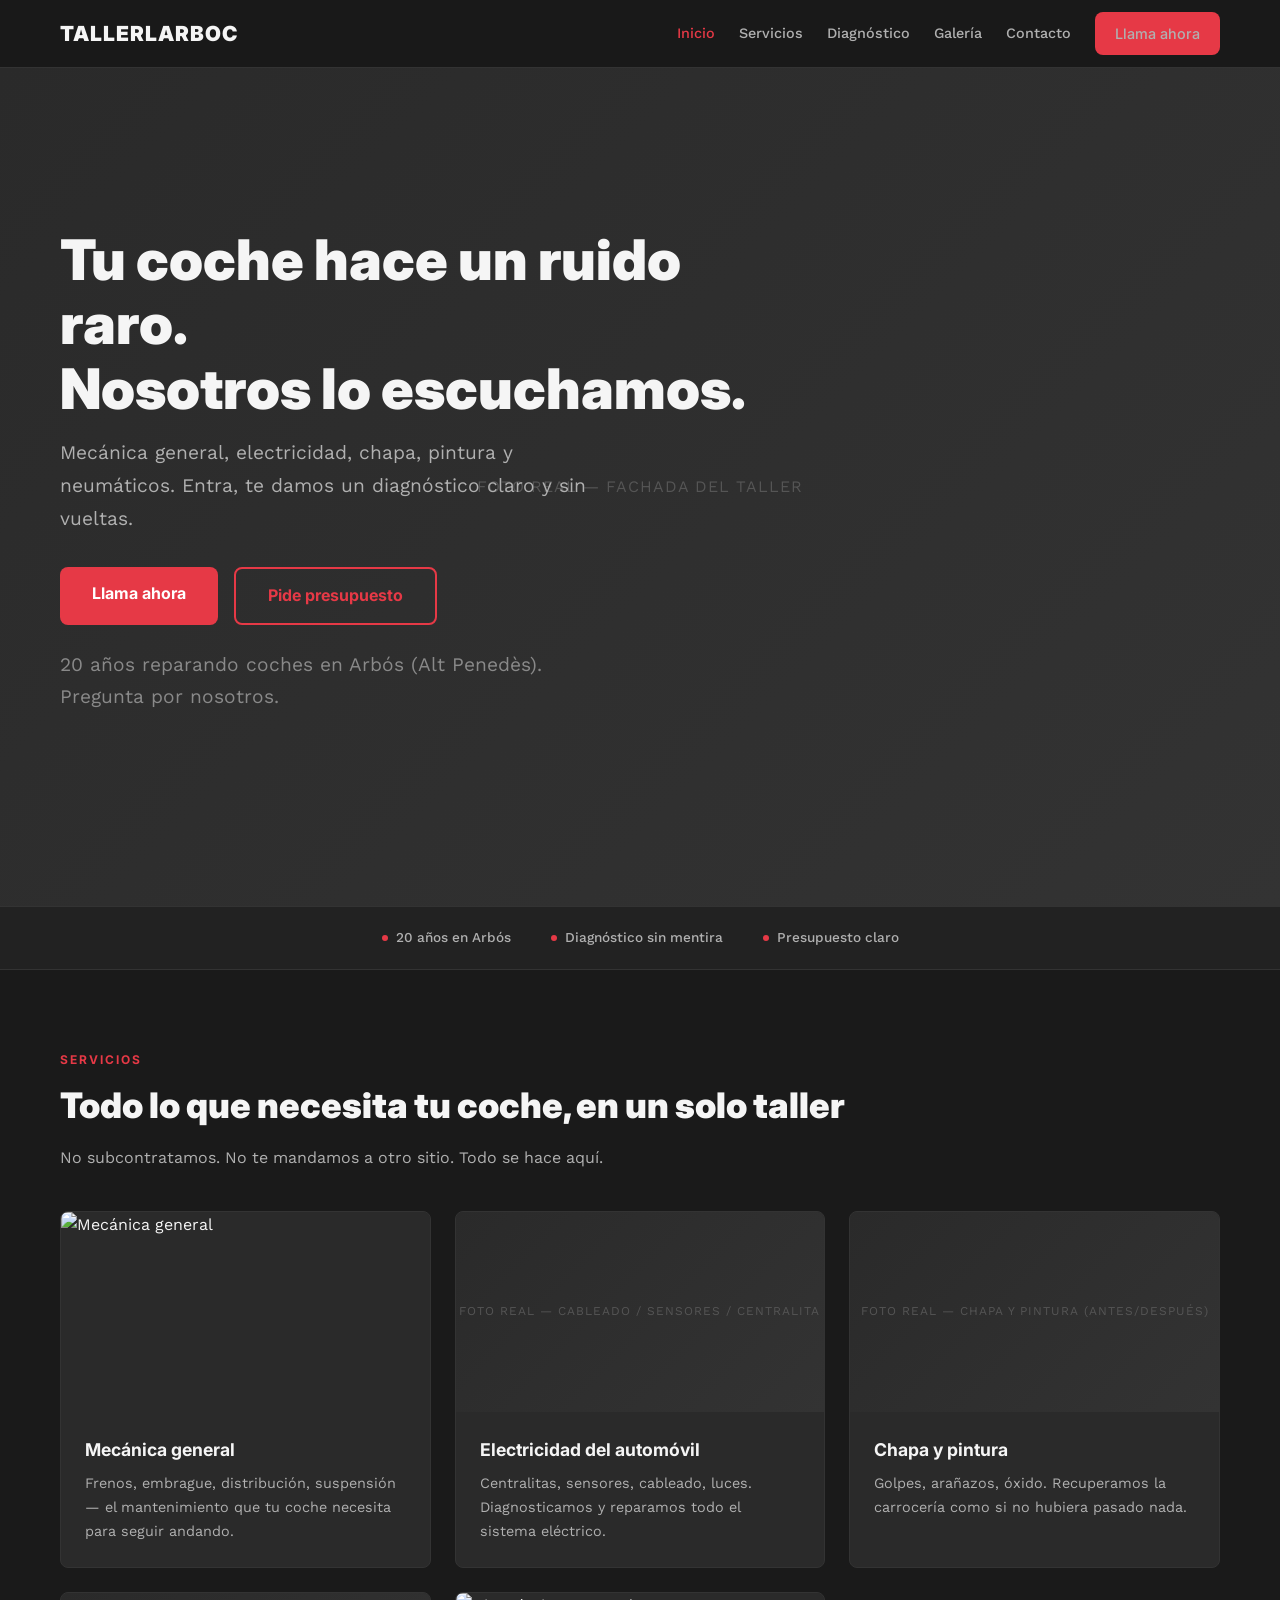
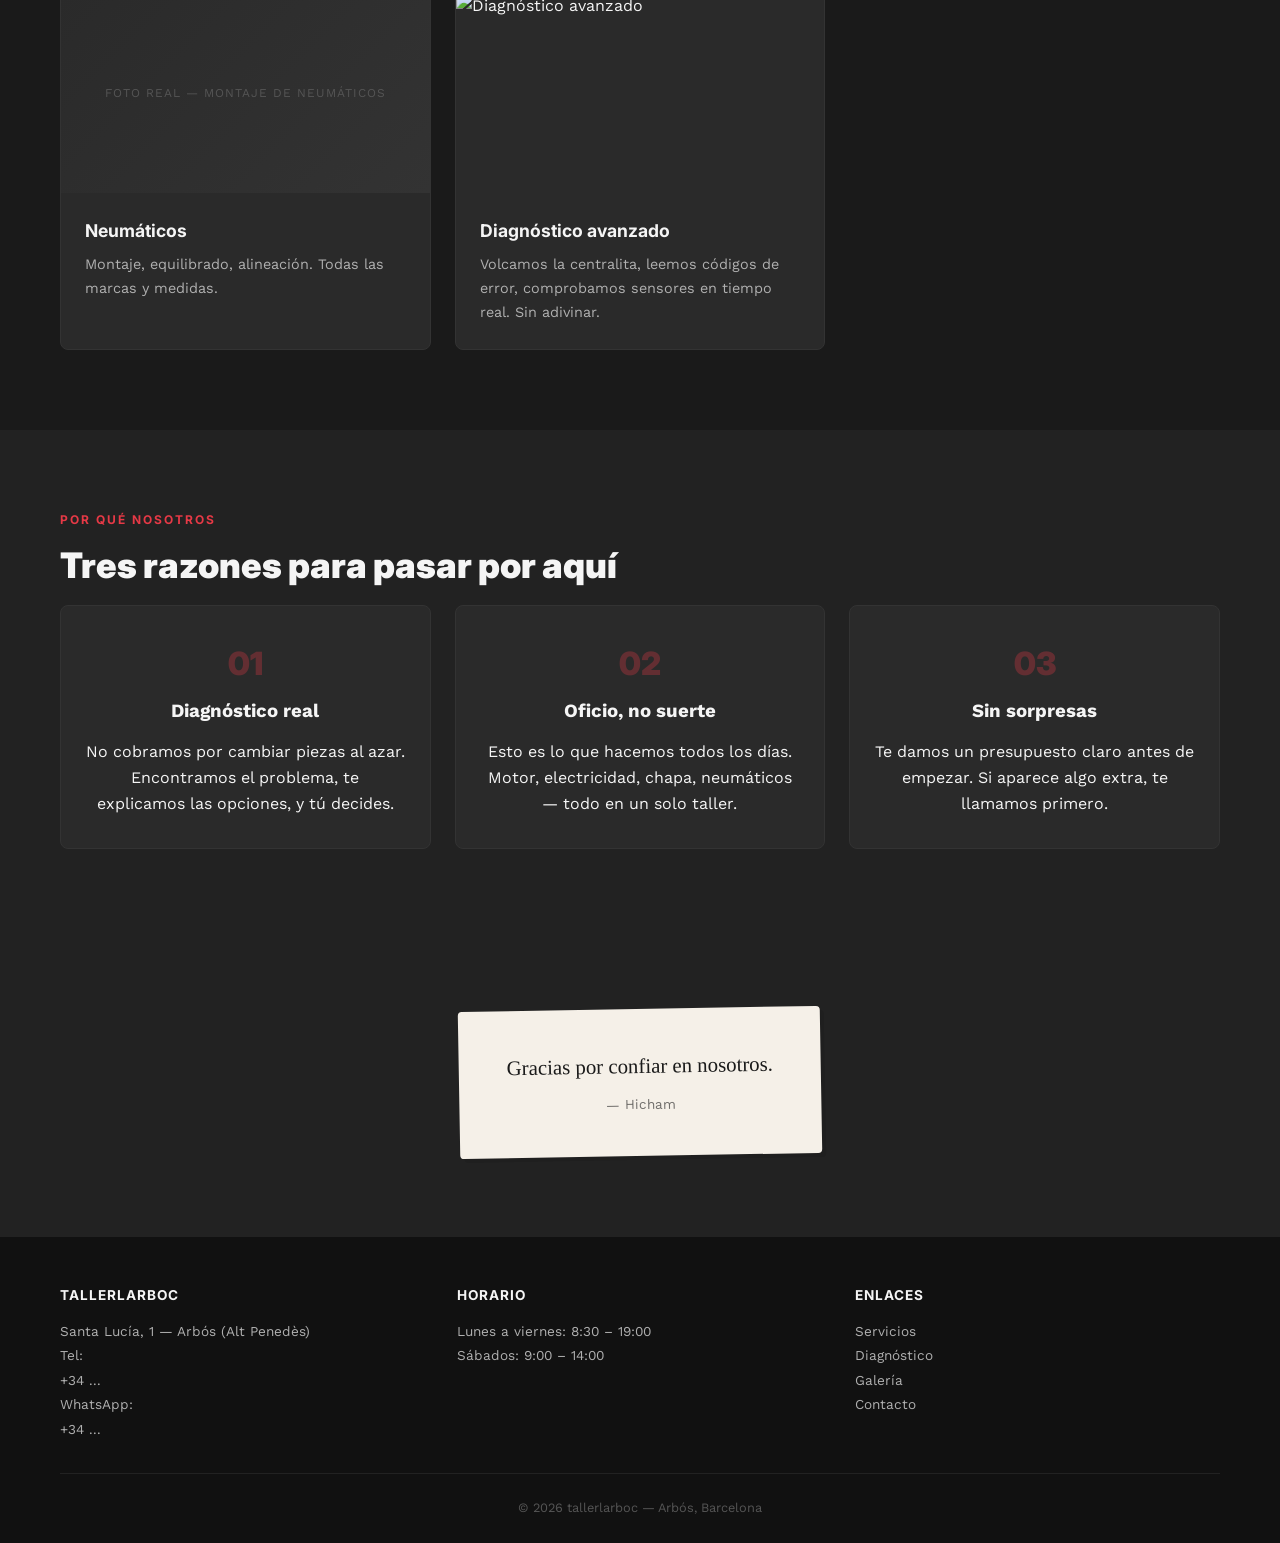
==== commit c08e4667: "Add real photo to Diagnóstico avanzado cards" ====
--- a/index.html
+++ b/index.html
@@ -89,7 +89,7 @@
         </div>
       </div>
       <div class="card">
-        <div class="photo-placeholder">FOTO REAL — Pantalla de diagnóstico</div>
+        <img class="card-img" src="https://i.imgur.com/PWmcwSK.jpg" alt="Diagnóstico avanzado" loading="lazy">
         <div class="card-body">
           <h3>Diagnóstico avanzado</h3>
           <p>Volcamos la centralita, leemos códigos de error, comprobamos sensores en tiempo real. Sin adivinar.</p>
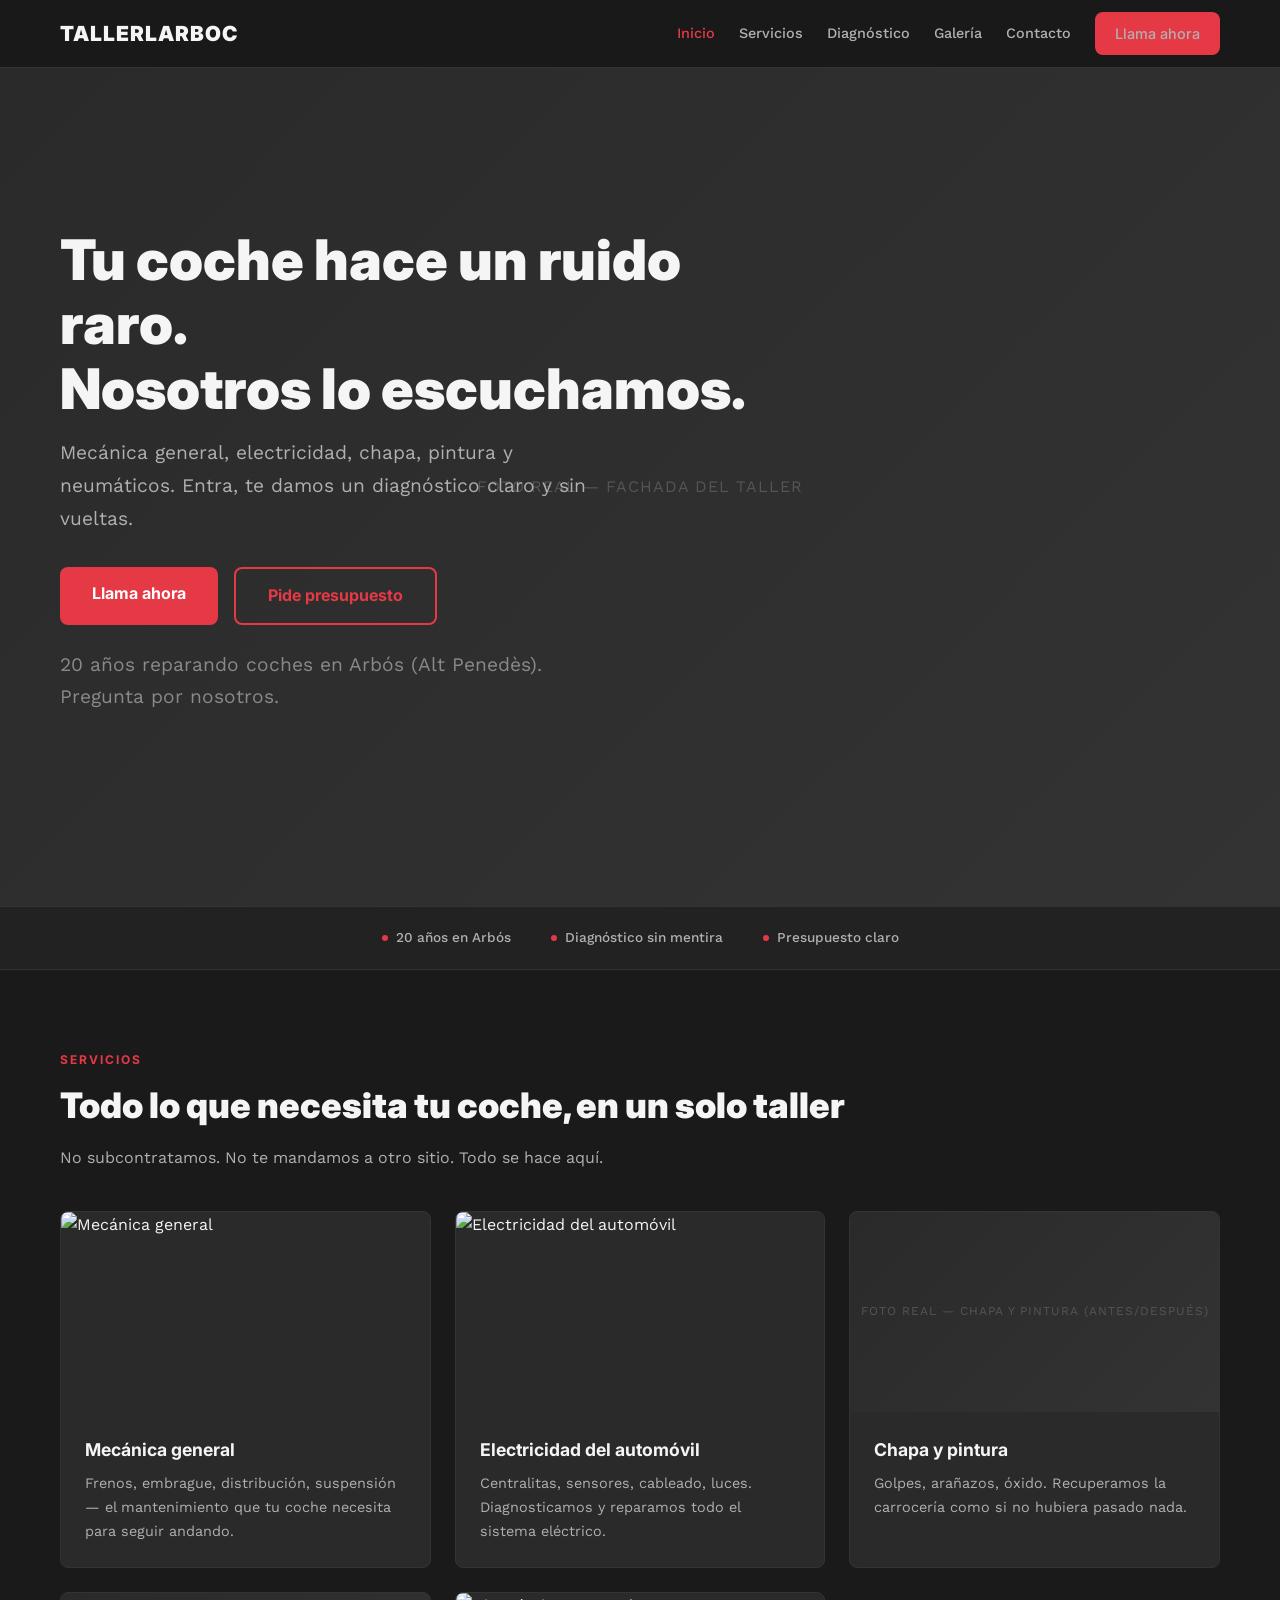
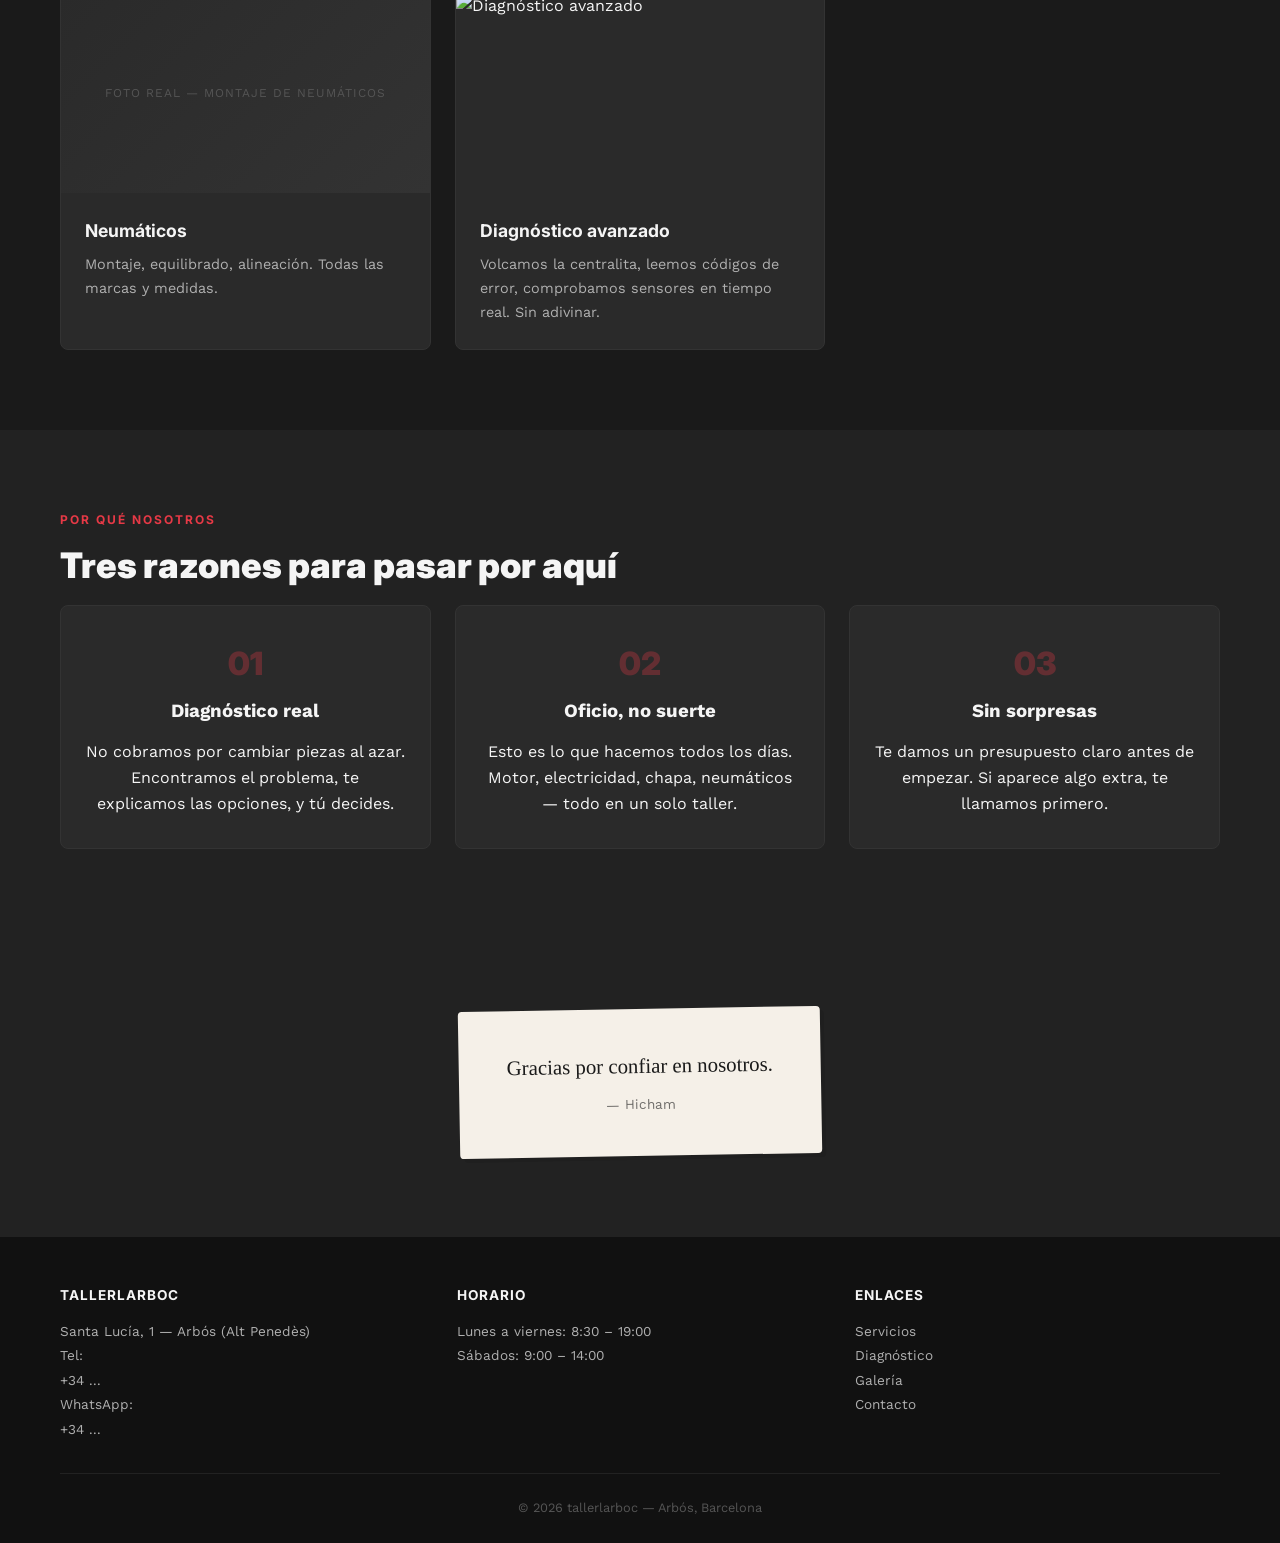
==== commit 5c34c56a: "Add real photo to Electricidad del automóvil cards" ====
--- a/index.html
+++ b/index.html
@@ -68,7 +68,7 @@
         </div>
       </div>
       <div class="card">
-        <div class="photo-placeholder">FOTO REAL — Cableado / sensores / centralita</div>
+        <img class="card-img" src="https://i.imgur.com/psA5pKN.jpg" alt="Electricidad del automóvil" loading="lazy">
         <div class="card-body">
           <h3>Electricidad del automóvil</h3>
           <p>Centralitas, sensores, cableado, luces. Diagnosticamos y reparamos todo el sistema eléctrico.</p>
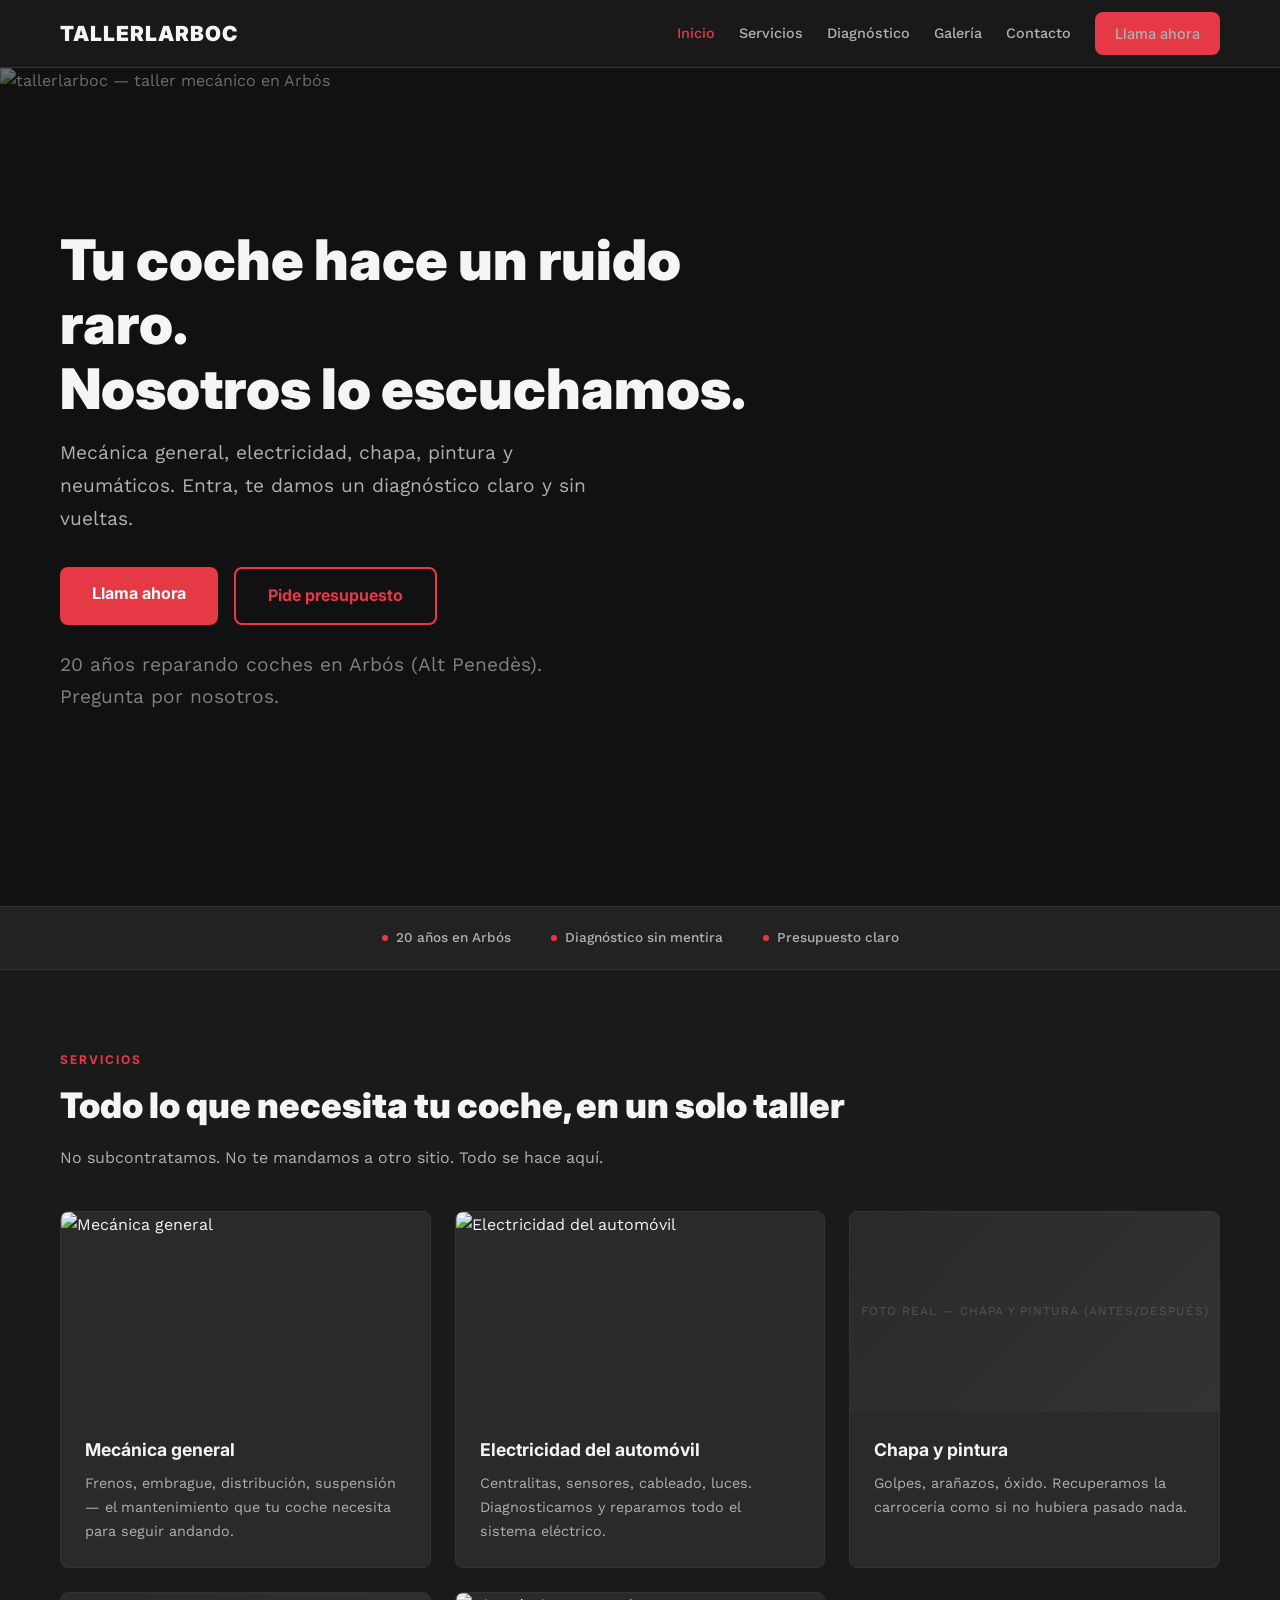
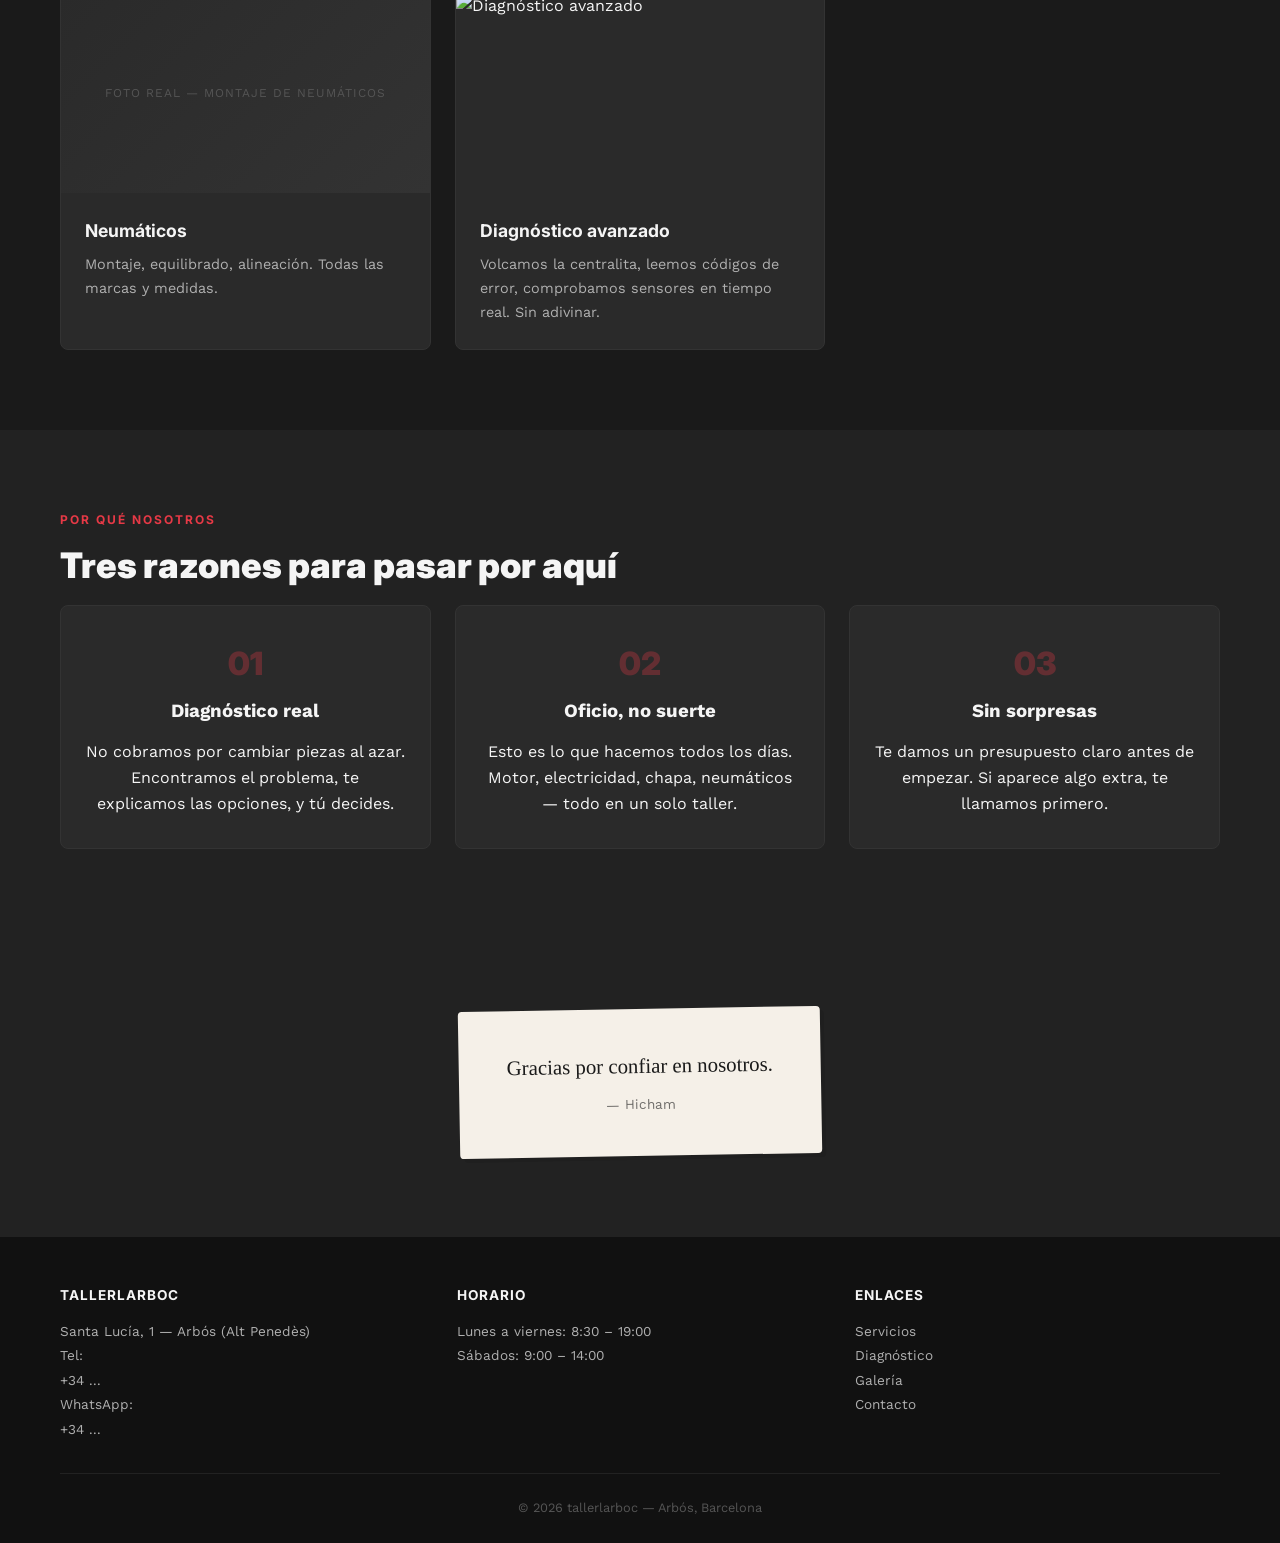
==== commit 5f1b620a: "Add hero background image on homepage" ====
--- a/index.html
+++ b/index.html
@@ -31,9 +31,7 @@
 
 <section class="hero">
   <div class="hero-bg">
-    <div class="photo-placeholder" style="height:100%; font-size:1rem;">
-      FOTO REAL — Fachada del taller
-    </div>
+    <img src="https://i.imgur.com/w5o97lr.jpg" alt="tallerlarboc — taller mecánico en Arbós">
   </div>
   <div class="hero-content">
     <h1>Tu coche hace un ruido raro.<br>Nosotros lo escuchamos.</h1>
